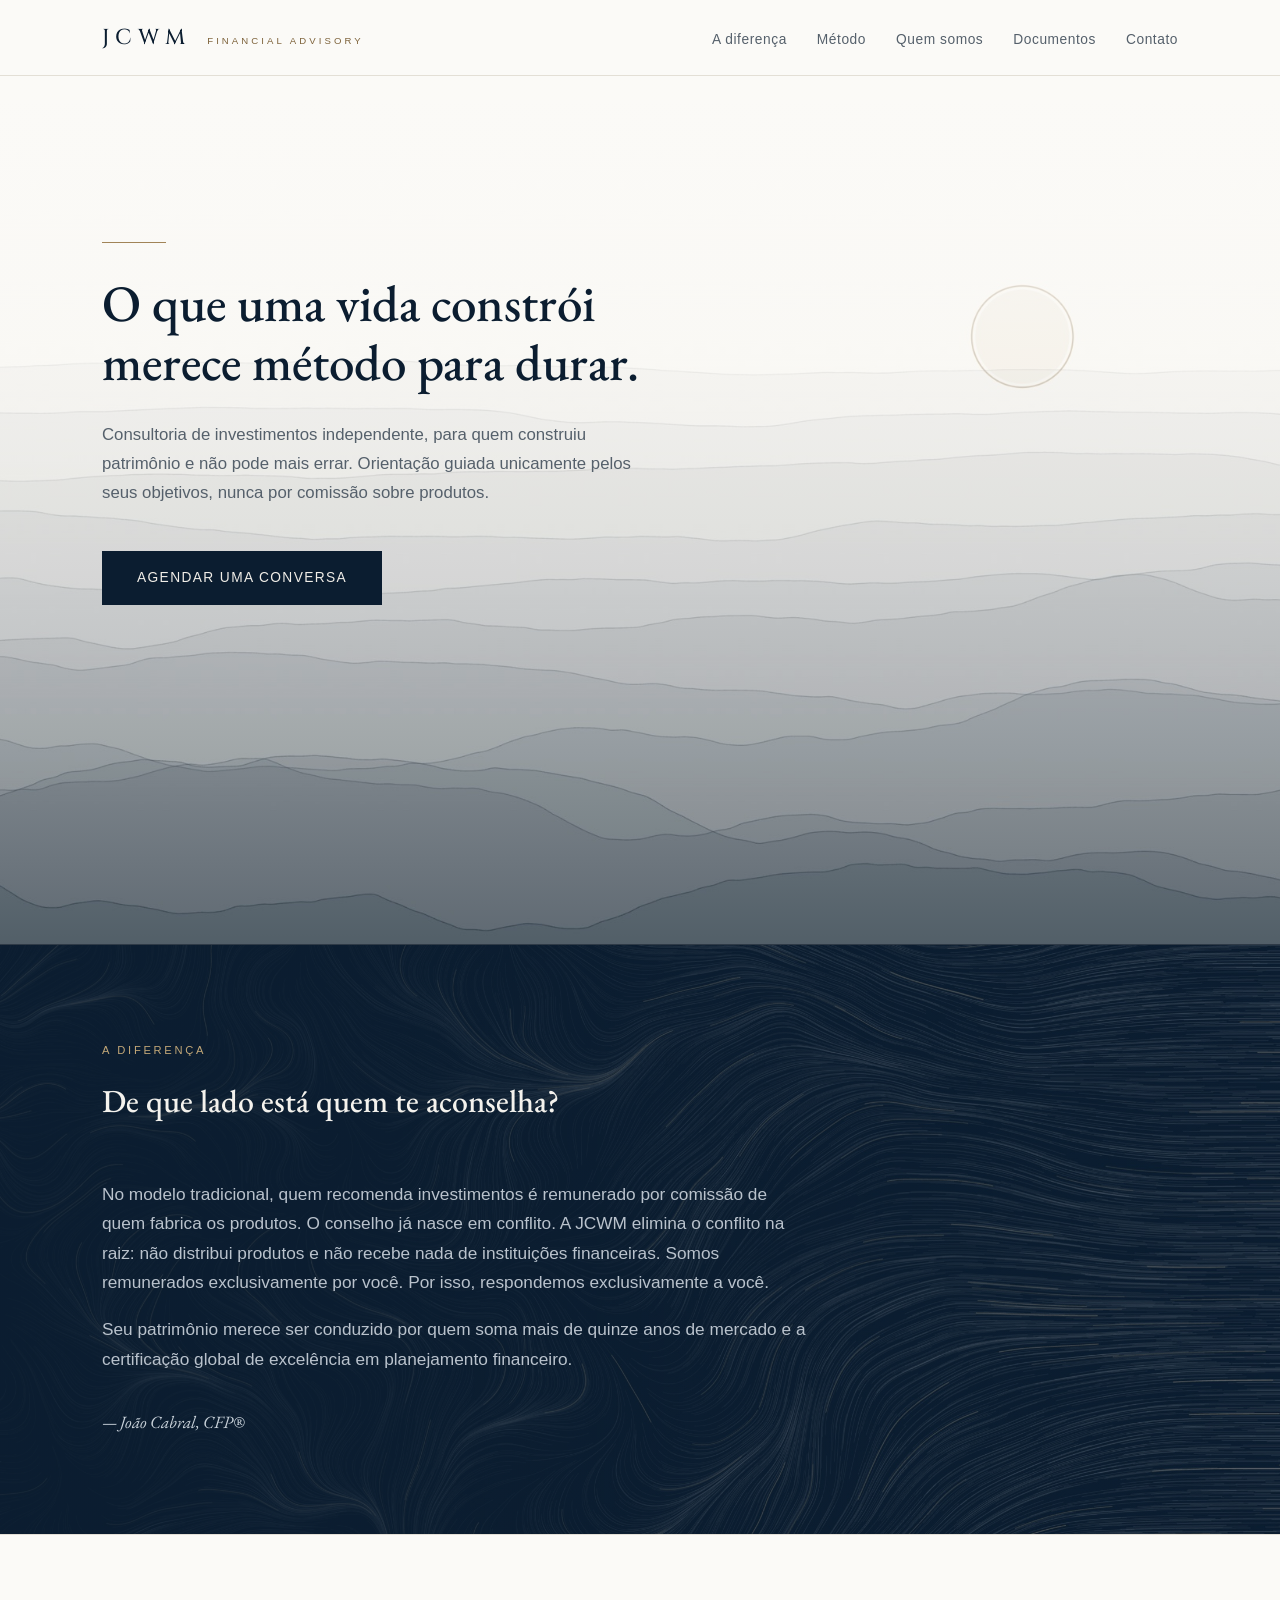
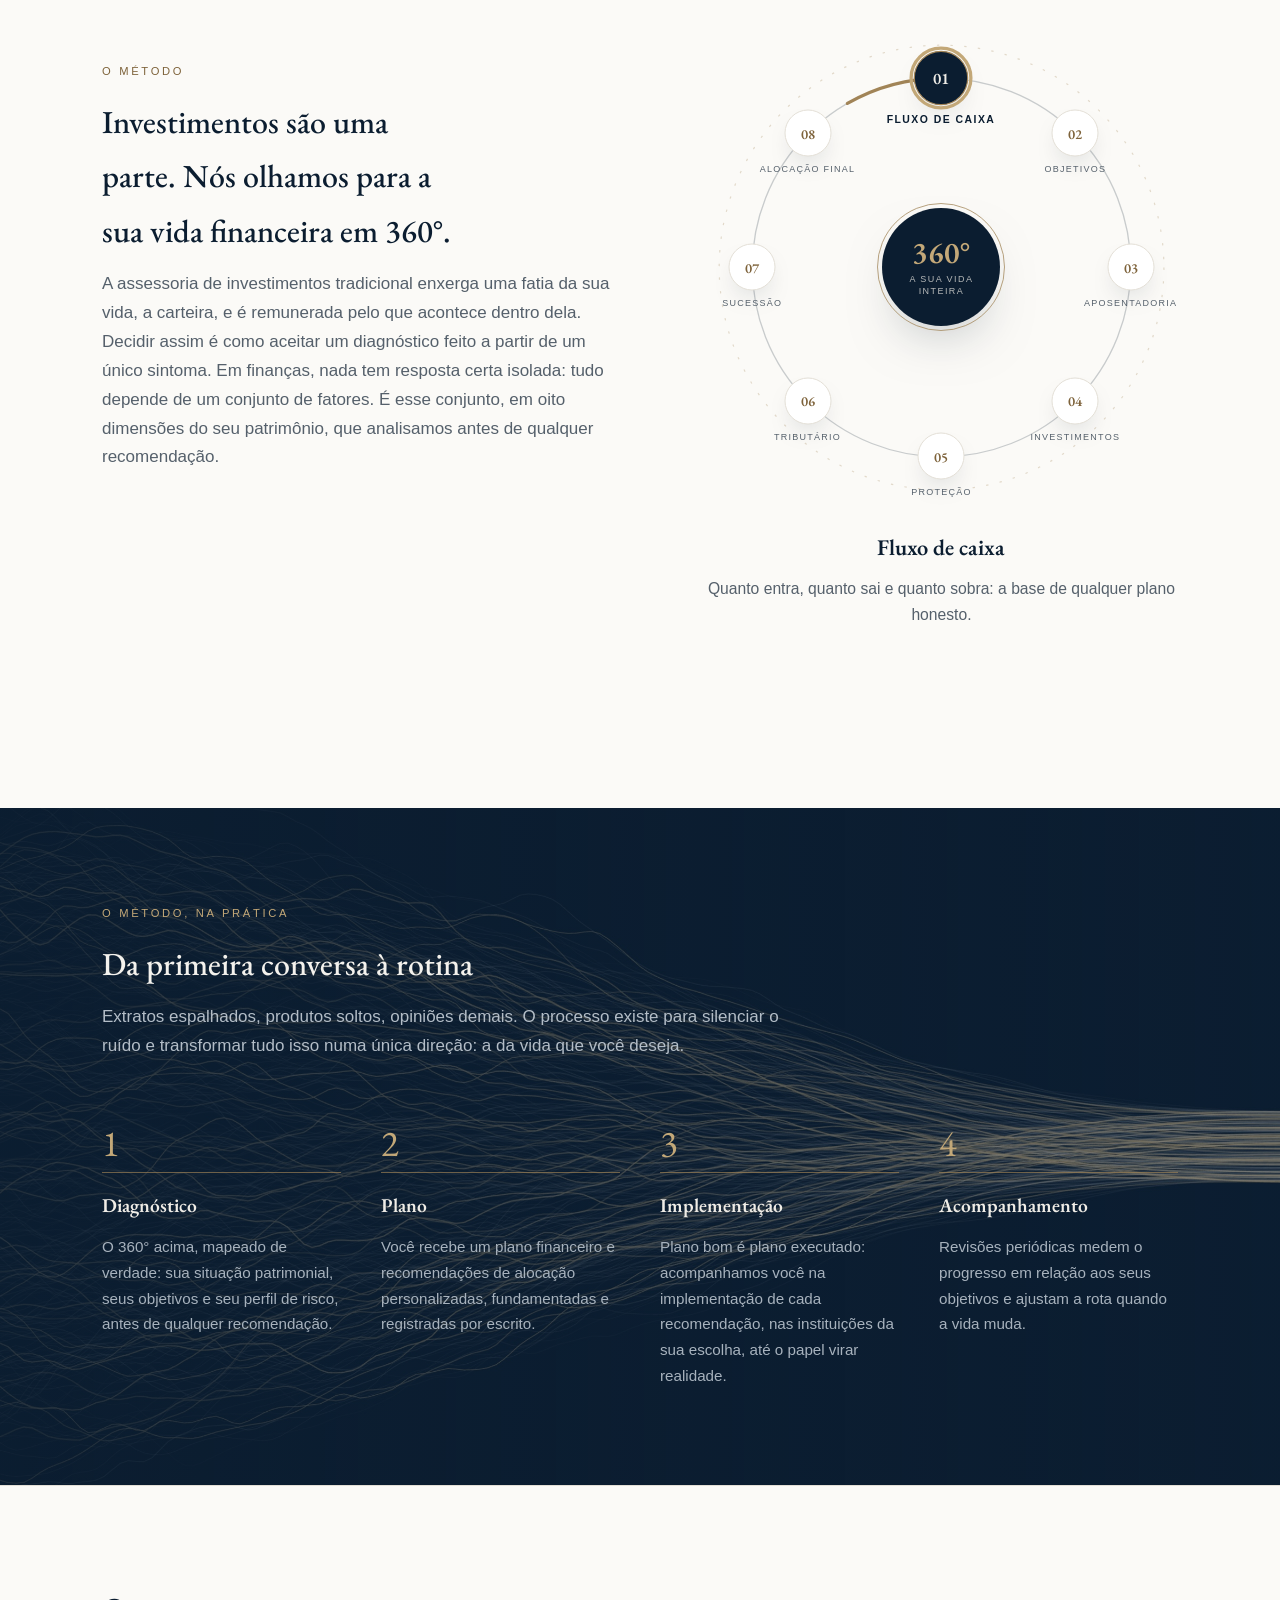
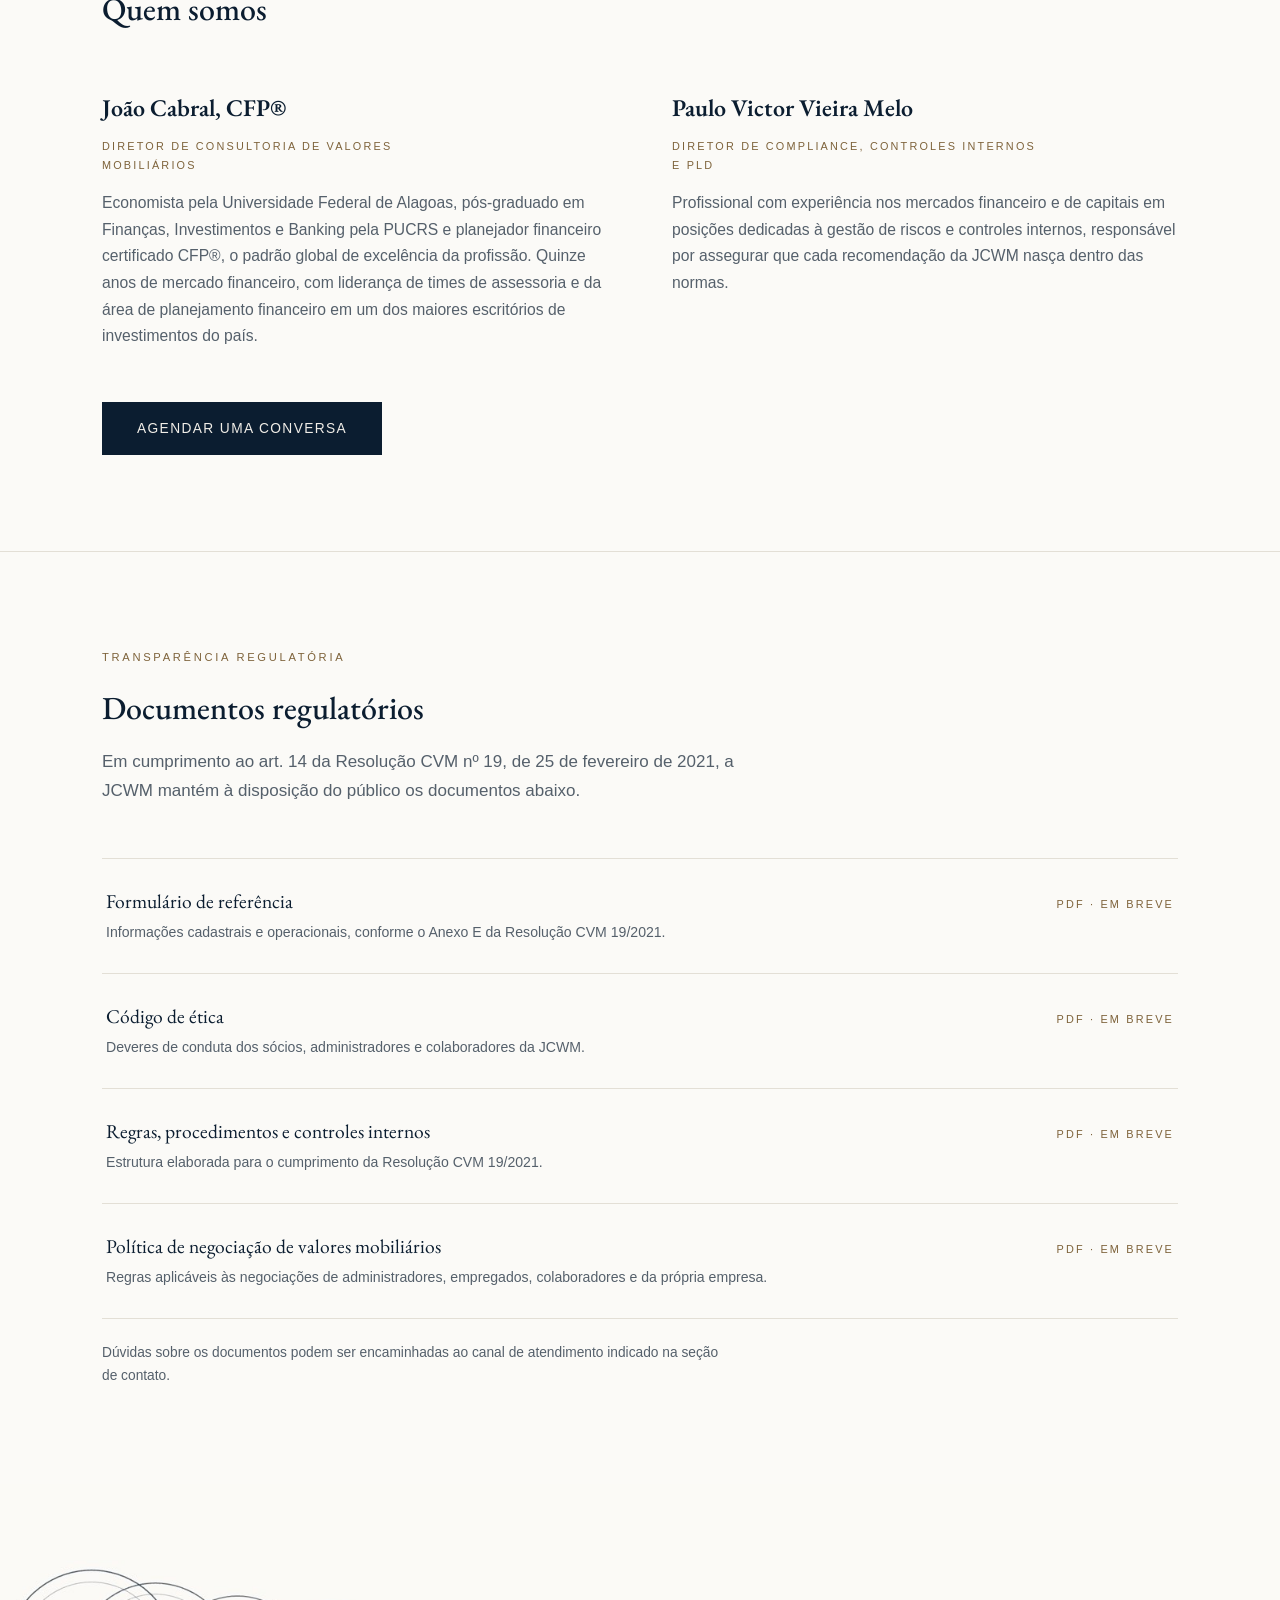
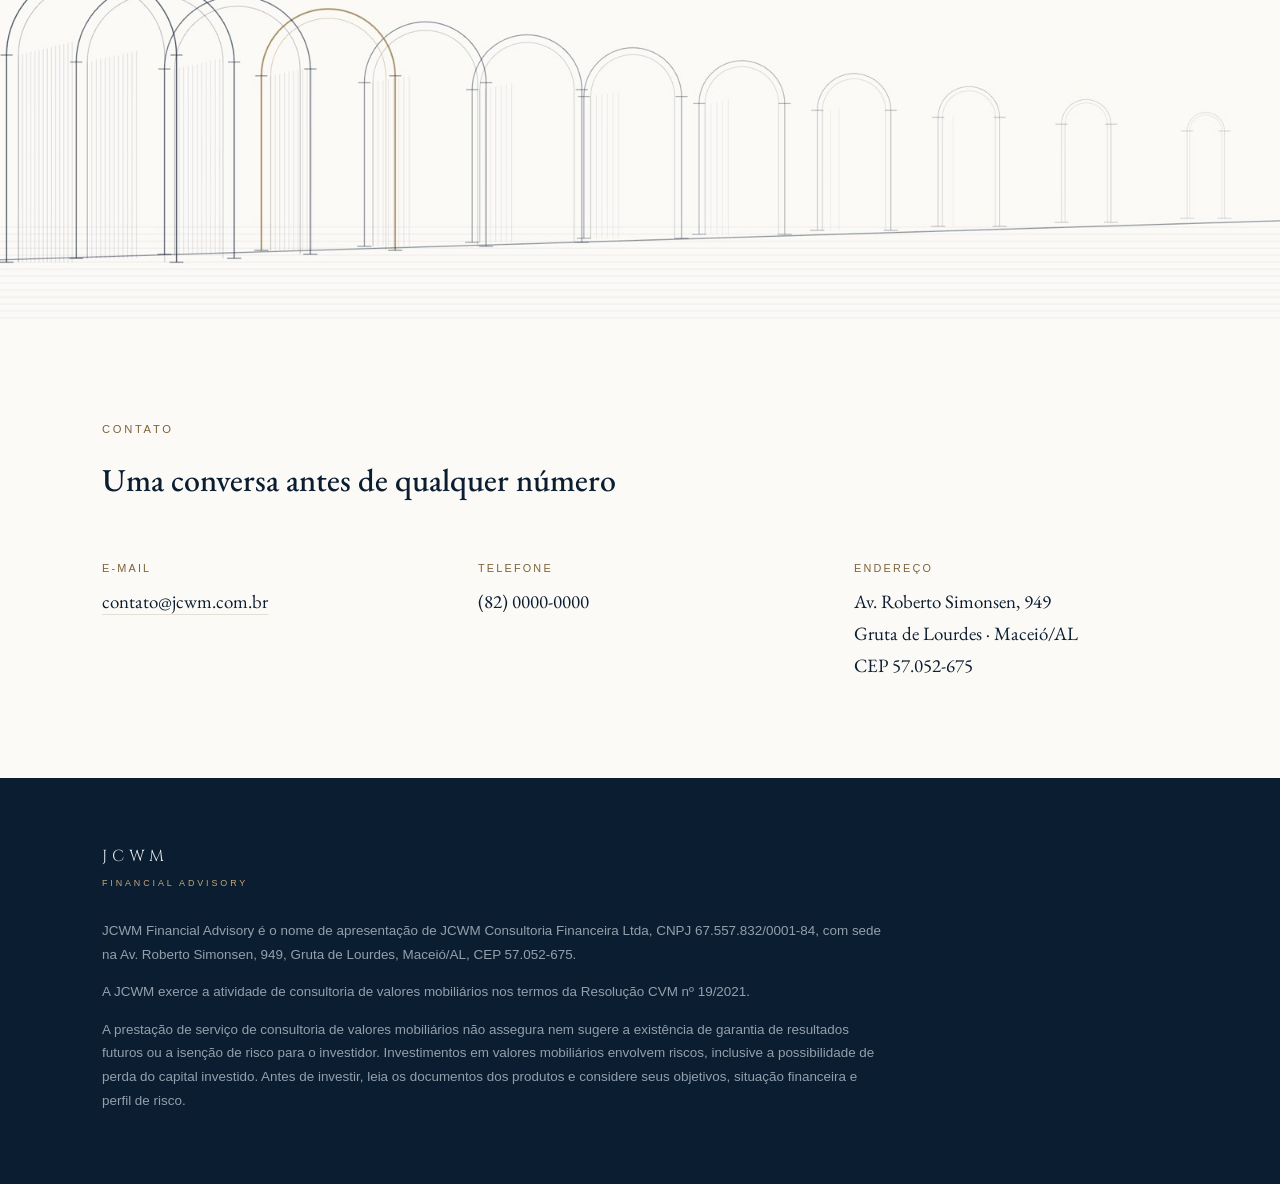
==== index.html @ 018bd10a "copy: remove travessoes da prosa (virgulas, dois-pontos, pontos); mantem so a assinatura Co-Authored" ====
<!doctype html>
<html lang="pt-BR">
<head>
<meta charset="utf-8">
<meta name="viewport" content="width=device-width, initial-scale=1">
<title>JCWM · Financial Advisory</title>
<meta name="description" content="JCWM Financial Advisory. Consultoria de valores mobiliários independente: planejamento financeiro e recomendações de investimento alinhadas exclusivamente aos interesses do cliente.">
<meta property="og:type" content="website">
<meta property="og:title" content="JCWM · Financial Advisory">
<meta property="og:description" content="Consultoria de valores mobiliários independente. O que uma vida constrói merece método para durar.">
<meta property="og:image" content="https://jcwm.com.br/obras/horizonte.jpg">
<link rel="preconnect" href="https://fonts.googleapis.com">
<link rel="preconnect" href="https://fonts.gstatic.com" crossorigin>
<link href="https://fonts.googleapis.com/css2?family=Cinzel:wght@400;500&family=EB+Garamond:ital,wght@0,400;0,500;0,600;1,400&display=swap" rel="stylesheet">
<link rel="icon" href="data:image/svg+xml,%3Csvg xmlns='http://www.w3.org/2000/svg' viewBox='0 0 64 64'%3E%3Crect width='64' height='64' fill='%230b1d30'/%3E%3Ctext x='32' y='42' font-family='Georgia,serif' font-size='26' fill='%23c3a878' text-anchor='middle' letter-spacing='1'%3EJC%3C/text%3E%3C/svg%3E">
</head>
<body>
<style>
/* Versão clara por decisão de design: cores fixas em qualquer tema. */
:root, :root[data-theme="dark"], :root[data-theme="light"] {
  --navy: #0b1d30; --navy-2: #12293f; --bronze: #a18457; --bronze-claro: #c3a878;
  --bronze-texto: #7e633b;
  --bg: #fbfaf7; --surface: #ffffff; --ink: #232a33; --mute: #55606b; --line: #e3dfd6;
  --caps: "Cinzel", Copperplate, "Copperplate Gothic Light", "Times New Roman", serif;
  --serif: "EB Garamond", "Iowan Old Style", Palatino, "Palatino Linotype", Georgia, serif;
  --sans: -apple-system, BlinkMacSystemFont, "Segoe UI", Helvetica, Arial, sans-serif;
}

* { box-sizing: border-box; margin: 0; }
html { scroll-behavior: smooth; }
body { background: var(--bg); color: var(--ink); font-family: var(--sans); font-size: 1.0625rem; line-height: 1.7; -webkit-font-smoothing: antialiased; }
.wrap { max-width: 1140px; margin: 0 auto; padding: 0 32px; }
::selection { background: var(--bronze); color: #fff; }
a { color: inherit; }
a:focus-visible { outline: 2px solid var(--bronze); outline-offset: 3px; }

.topbar { position: sticky; top: 0; z-index: 10; background: rgba(251,250,247,0.92); backdrop-filter: blur(8px); -webkit-backdrop-filter: blur(8px); border-bottom: 1px solid var(--line); }
.topbar .wrap { display: flex; align-items: baseline; justify-content: space-between; gap: 24px; padding-top: 20px; padding-bottom: 18px; flex-wrap: wrap; }
.wordmark { text-decoration: none; display: flex; align-items: baseline; gap: 16px; }
.wordmark .nome { font-family: var(--caps); font-weight: 500; font-size: 1.35rem; letter-spacing: 0.28em; color: var(--navy); }
.wordmark .descritor { font-size: 0.6rem; letter-spacing: 0.32em; text-transform: uppercase; color: var(--bronze-texto); }
.menu { display: flex; gap: 30px; font-size: 0.86rem; }
.menu a { text-decoration: none; color: var(--mute); letter-spacing: 0.04em; padding-bottom: 3px; background: linear-gradient(var(--bronze), var(--bronze)) no-repeat left bottom / 0 1px; transition: color 0.35s ease, background-size 0.35s ease; }
.menu a:hover { color: var(--navy); background-size: 100% 1px; }

.hero { padding: 140px 0 340px; background: linear-gradient(rgba(251,250,247,0.92), rgba(251,250,247,0.5) 45%, rgba(251,250,247,0)), url('obras/horizonte.jpg') center bottom / cover no-repeat, var(--bg); }
.hero .wrap { display: grid; grid-template-columns: minmax(0, 640px); gap: 64px; }
.hero .foto-hero { display: none; }
.hero .eyebrow { font-size: 0.7rem; letter-spacing: 0.26em; text-transform: uppercase; color: var(--bronze); }
.hero .filete { width: 64px; height: 1px; background: var(--bronze); margin: 26px 0 30px; transform-origin: left; }
.hero h1 { font-family: var(--serif); font-weight: 500; font-size: clamp(2.1rem, 4.6vw, 3.2rem); line-height: 1.16; color: var(--navy); text-wrap: balance; }
.hero .sub { margin-top: 30px; max-width: 33em; color: var(--mute); font-size: 1.05rem; }
.hero .acoes { margin-top: 44px; display: flex; align-items: center; gap: 30px; flex-wrap: wrap; }
.btn { display: inline-block; padding: 14px 34px; background: var(--navy); color: #f0ede7; text-decoration: none; font-size: 0.86rem; letter-spacing: 0.1em; text-transform: uppercase; border: 1px solid var(--navy); transition: background-color 0.35s ease, color 0.35s ease, border-color 0.35s ease; }
.btn:hover { background: transparent; color: var(--navy); border-color: var(--bronze); }
.link-quieto { font-size: 0.9rem; color: var(--mute); text-decoration: none; border-bottom: 1px solid rgba(161,132,87,0.5); padding-bottom: 2px; transition: color 0.35s ease, border-color 0.35s ease; }
.link-quieto:hover { color: var(--navy); border-color: var(--bronze); }

.foto-hero { margin: 0; height: 100%; }
.foto-hero img { display: block; width: 100%; height: 100%; min-height: 680px; object-fit: cover; }
.gravura { border: 0; background: transparent; padding: 0; }
.gravura svg { display: block; width: 100%; height: auto; color: var(--navy); }
.gravura figcaption { margin-top: 16px; font-size: 0.6rem; letter-spacing: 0.28em; text-transform: uppercase; color: var(--mute); text-align: center; }

.entra { opacity: 0; transform: translateY(16px); animation: suba 0.9s cubic-bezier(0.22,0.61,0.36,1) forwards; }
.entra-1 { animation-delay: 0.1s; }
.entra-2 { animation-delay: 0.25s; }
.entra-3 { animation-delay: 0.4s; }
.entra-4 { animation-delay: 0.6s; }
.entra-5 { animation-delay: 0.75s; }
.filete.entra { transform: scaleX(0); animation-name: trace; }
@keyframes suba { to { opacity: 1; transform: none; } }
@keyframes trace { to { opacity: 1; transform: scaleX(1); } }

section { padding: 96px 0; border-top: 1px solid var(--line); }
.hero { border-top: 0; }
.rotulo-secao { font-size: 0.7rem; letter-spacing: 0.24em; text-transform: uppercase; color: var(--bronze-texto); margin-bottom: 14px; }
.titulo-secao { font-family: var(--serif); font-weight: 500; font-size: 2rem; color: var(--navy); text-wrap: balance; }
.section-head { margin-bottom: 52px; }
.section-head .apoio { margin-top: 12px; color: var(--mute); max-width: 40em; }
.prosa { max-width: 41em; font-size: 1.08rem; }
.colunas { display: grid; grid-template-columns: repeat(auto-fit, minmax(250px, 1fr)); gap: 44px 52px; margin-top: 56px; }
.colunas h3 { font-family: var(--serif); font-weight: 600; font-size: 1.22rem; color: var(--navy); padding-top: 16px; border-top: 1px solid var(--bronze); }
.colunas p { margin-top: 12px; font-size: 0.95rem; color: var(--mute); }

.sobre-grid { display: grid; grid-template-columns: 1.1fr 0.9fr; gap: 72px; align-items: start; }
.foto-quadro { border: 0; background: transparent; padding: 0; }
.foto-quadro img { display: block; width: 100%; height: auto; }
.foto-quadro figcaption { margin-top: 12px; font-size: 0.6rem; letter-spacing: 0.28em; text-transform: uppercase; color: var(--mute); text-align: center; }
.banda { margin: 0; }
.banda img { display: block; width: 100%; height: clamp(260px, 38vw, 440px); object-fit: cover; }
.banda figcaption { max-width: 1140px; margin: 0 auto; padding: 12px 32px 0; font-size: 0.6rem; letter-spacing: 0.28em; text-transform: uppercase; color: var(--mute); text-align: right; }
@media (max-width: 900px) { .sobre-grid { grid-template-columns: 1fr; gap: 48px; } .sobre-grid .foto-quadro { max-width: 440px; } }

.socios { display: grid; grid-template-columns: repeat(auto-fit, minmax(300px, 1fr)); gap: 48px 64px; } .socio h3 { font-family: var(--serif); font-weight: 600; font-size: 1.5rem; color: var(--navy); } .socio .cargo-socio { font-size: 0.68rem; letter-spacing: 0.2em; text-transform: uppercase; color: var(--bronze-texto); margin: 8px 0 16px; } .socio p { color: var(--mute); font-size: 0.98rem; max-width: 34em; }
/* Seção sobre fundo navy (dobra escura) */
.secao-navy { background: var(--navy); border-top: 0; }
.secao-navy .titulo-secao { color: #f4f2ed; }
.secao-navy .rotulo-secao { color: var(--bronze-claro); }
.secao-navy .prosa { color: #b9c2cc; }
.secao-navy .colunas h3 { color: #f0ede7; }
.secao-navy .colunas p { color: #9aa6b1; }

.interludio { background: var(--navy); color: #e8e9ea; padding: 96px 0; border-top: 0; position: relative; overflow: hidden; }
.interludio .ondas { position: absolute; left: 0; right: 0; bottom: -8px; width: 100%; height: auto; color: var(--bronze); opacity: 0.35; pointer-events: none; }
.interludio .wrap { position: relative; text-align: center; }
.interludio .rotulo-secao { color: var(--bronze-claro); margin-bottom: 22px; }
.interludio blockquote { font-family: var(--serif); font-weight: 500; font-size: clamp(1.4rem, 3vw, 1.9rem); line-height: 1.35; color: #f4f2ed; max-width: 26em; margin: 0 auto; text-wrap: balance; }

.docs { border-top: 1px solid var(--line); }
.doc { display: flex; justify-content: space-between; align-items: baseline; gap: 28px; padding: 26px 4px; border-bottom: 1px solid var(--line); text-decoration: none; flex-wrap: wrap; transition: padding-left 0.35s ease; }
.doc:hover { padding-left: 14px; }
.doc .titulo { font-family: var(--serif); font-size: 1.22rem; color: var(--navy); transition: color 0.35s ease; }
.doc:hover .titulo { color: var(--bronze); }
.doc .nota { font-size: 0.88rem; color: var(--mute); max-width: 44em; }
.doc .formato { font-size: 0.68rem; letter-spacing: 0.2em; text-transform: uppercase; color: var(--bronze-texto); white-space: nowrap; }
.base-legal { margin-top: 22px; font-size: 0.86rem; color: var(--mute); max-width: 46em; }

.contato-grid { display: grid; grid-template-columns: repeat(auto-fit, minmax(230px, 1fr)); gap: 36px 52px; }
.contato-grid .rotulo { font-size: 0.68rem; letter-spacing: 0.2em; text-transform: uppercase; color: var(--bronze-texto); margin-bottom: 8px; }
.contato-grid .valor { font-family: var(--serif); font-size: 1.18rem; color: var(--navy); }
.contato-grid .valor a { text-decoration: none; border-bottom: 1px solid var(--line); transition: border-color 0.35s ease; }
.contato-grid .valor a:hover { border-color: var(--bronze); }

footer { background: var(--navy); color: #93a0ac; padding: 64px 0 72px; font-size: 0.84rem; line-height: 1.75; }
footer .assinatura-rodape { font-family: var(--caps); font-size: 1rem; letter-spacing: 0.3em; color: #dfe3e7; margin-bottom: 28px; }
footer .assinatura-rodape small { display: block; font-family: var(--sans); font-size: 0.56rem; letter-spacing: 0.32em; color: var(--bronze-claro); margin-top: 6px; text-transform: uppercase; }
footer .legal { max-width: 58em; display: grid; gap: 14px; }

.reveal { opacity: 0; transform: translateY(18px); transition: opacity 0.8s cubic-bezier(0.22,0.61,0.36,1), transform 0.8s cubic-bezier(0.22,0.61,0.36,1); transition-delay: var(--d, 0s); }
.reveal.visivel { opacity: 1; transform: none; }

@media (prefers-reduced-motion: reduce) {
  html { scroll-behavior: auto; }
  .entra, .filete.entra { animation: none; opacity: 1; transform: none; }
  .reveal { opacity: 1; transform: none; transition: none; }
  .doc, .doc .titulo, .btn, .menu a { transition: none; }
}
@media (max-width: 900px) {
  .hero .wrap { grid-template-columns: 1fr; gap: 56px; }
  .foto-hero img { height: 340px; min-height: 0; }
  .hero .gravura { max-width: 420px; }
}
.foto-hero img { object-position: center top; }
.obra-credito { margin-top: 12px; font-size: 0.6rem; letter-spacing: 0.28em; text-transform: uppercase; color: var(--mute); text-align: center; }
.secao-navy--meridianos { background: linear-gradient(90deg, rgba(11,29,48,0.82) 30%, rgba(11,29,48,0.35)), url('obras/ruido-a-clareza.jpg') center / cover no-repeat, var(--navy); }
.interludio--confluencia { background: linear-gradient(rgba(11,29,48,0.55), rgba(11,29,48,0.55)), url('obras/confluencia.jpg') center / cover no-repeat, var(--navy); }
.quadro-navy { margin: 0; background: #fbfaf7; padding: 18px; box-shadow: 0 24px 60px -20px rgba(0,0,0,0.55); }
.quadro-navy img { display: block; width: 100%; height: auto; }
.quadro-navy figcaption { padding-top: 14px; font-size: 0.6rem; letter-spacing: 0.28em; text-transform: uppercase; color: var(--bronze-texto); text-align: center; }
@media (max-width: 640px) {
  .hero { padding: 68px 0 64px; }
  section { padding: 64px 0; }
  .interludio { padding: 72px 0; }
  .menu { gap: 18px; font-size: 0.8rem; }
  .wrap { padding: 0 22px; }
}
.selo { margin-top: 20px; font-size: 0.8rem; letter-spacing: 0.06em; color: var(--bronze-texto); }
.assinatura-virada { margin-top: 34px; font-family: var(--serif); font-style: italic; font-size: 1.08rem; color: #c9d2da; }
.passos .n { font-family: var(--serif); font-size: 2.3rem; line-height: 1; color: var(--bronze); margin-bottom: 10px; }
/* ===== Método: roda 360° ===== */
.metodo-grid { display: grid; grid-template-columns: 1.05fr 0.95fr; grid-template-rows: auto auto; column-gap: 80px; row-gap: 0; align-items: center; margin: 0 0 64px; }
.metodo-grid .section-head { grid-column: 1; grid-row: 1; margin-bottom: 0; }
.giro-col { grid-column: 2; grid-row: 1; }
.painel-col { grid-column: 2; grid-row: 2; }
.painel-dim { min-height: 120px; text-align: center; max-width: 30em; margin: 24px auto 0; animation: jpainel 0.45s cubic-bezier(0.22,0.8,0.3,1); }
.painel-dim h3 { font-family: var(--serif); font-weight: 600; font-size: 1.4rem; color: var(--navy); margin: 4px 0 10px; }
.painel-dim p:last-child { color: var(--mute); font-size: 0.98rem; }
@keyframes jpainel { from { opacity: 0; transform: translateY(10px); } to { opacity: 1; transform: none; } }
.pills { display: none; }
.giro-sel { position: relative; aspect-ratio: 1; width: 100%; max-width: 480px; margin: 0 auto; }
.giro-fundo { position: absolute; inset: 0; width: 100%; height: 100%; }
.orbita { animation: jgira 80s linear infinite; transform-origin: 50% 50%; transform-box: view-box; }
@keyframes jgira { to { transform: rotate(360deg); } }
.cometa { transition: transform 0.8s cubic-bezier(0.4,0,0.2,1); transform-box: view-box; transform-origin: center; }
.nucleo360 { position: absolute; left: 50%; top: 50%; translate: -50% -50%; width: 118px; height: 118px; border-radius: 9999px; background: var(--navy); display: flex; flex-direction: column; align-items: center; justify-content: center; text-align: center; box-shadow: 0 24px 60px -30px rgba(11,29,48,0.55); animation: jrespira 4.5s ease-in-out infinite; }
.nucleo360::before { content: ""; position: absolute; inset: -5px; border-radius: 9999px; border: 1px solid var(--bronze); opacity: 0.75; }
.n360 { font-family: var(--serif); font-size: 1.9rem; font-weight: 600; color: var(--bronze-claro); line-height: 1; }
.n360-sub { margin-top: 5px; font-size: 9px; letter-spacing: 0.16em; text-transform: uppercase; color: rgba(240,237,231,0.75); line-height: 1.35; }
@keyframes jrespira { 0%,100% { box-shadow: 0 24px 60px -30px rgba(11,29,48,0.55), 0 0 0 0 rgba(161,132,87,0.28); } 50% { box-shadow: 0 24px 60px -30px rgba(11,29,48,0.55), 0 0 0 14px rgba(161,132,87,0); } }
.orb { position: absolute; translate: -50% -50%; width: 47px; height: 47px; border-radius: 9999px; background: var(--surface); border: 1px solid var(--line); box-shadow: 0 12px 28px -14px rgba(11,29,48,0.4); cursor: pointer; display: flex; align-items: center; justify-content: center; transition: border-color 0.35s ease, scale 0.35s ease, background-color 0.35s ease; padding: 0; }
.orb-num { font-family: var(--serif); font-size: 14px; font-weight: 600; color: var(--bronze-texto); transition: color 0.35s ease; }
.orb-rotulo { position: absolute; top: calc(100% + 8px); left: 50%; translate: -50% 0; font-size: 9px; letter-spacing: 0.14em; text-transform: uppercase; color: var(--mute); white-space: nowrap; pointer-events: none; transition: color 0.35s ease; }
.orb:hover { border-color: var(--bronze); scale: 1.08; }
.orb.ativo { background: var(--navy); border-color: var(--bronze); scale: 1.16; }
.orb.ativo .orb-num { color: #f0ede7; }
.orb.ativo .orb-rotulo { color: var(--navy); font-weight: 600; }
.orb .cont { position: absolute; inset: -5px; width: calc(100% + 10px); height: calc(100% + 10px); rotate: -90deg; opacity: 0; pointer-events: none; transition: opacity 0.3s ease; }
.orb .cont circle { fill: none; stroke: var(--bronze-claro); stroke-width: 2.5; stroke-linecap: round; stroke-dasharray: 141.4; stroke-dashoffset: 141.4; }
.giro-sel.auto .orb.ativo .cont { opacity: 1; }
.giro-sel.auto .orb.ativo .cont circle { animation: jcount 5s linear forwards; }
@keyframes jcount { to { stroke-dashoffset: 0; } }
@media (max-width: 900px) {
  .metodo-grid { grid-template-columns: 1fr; row-gap: 28px; margin-bottom: 48px; }
  .metodo-grid .section-head, .painel-col { grid-column: 1; }
  .painel-col { grid-row: 2; }
  .giro-col { display: none; }
  .pills { display: flex; flex-wrap: wrap; gap: 8px; margin-bottom: 26px; }
  .pill { border: 1px solid var(--line); background: var(--surface); padding: 7px 12px; font-size: 0.75rem; font-family: var(--sans); color: var(--mute); cursor: pointer; }
  .pill.ativo { background: var(--navy); color: #f0ede7; border-color: var(--navy); }
}
@media (prefers-reduced-motion: reduce) {
  .orbita, .nucleo360, .nucleo360::before { animation: none; }
  .painel-dim { animation: none; }
}
/* ===== Processo (Confluência: caos à esquerda -> ordem à direita) ===== */
.processo { background: linear-gradient(90deg, rgba(11,29,48,0.80) 0%, rgba(11,29,48,0.55) 55%, rgba(11,29,48,0.35) 100%), url('obras/confluencia.jpg') center / cover no-repeat, var(--navy); border-top: 0; }
.processo .rotulo-secao { color: var(--bronze-claro); }
.processo .titulo-secao { color: #f4f2ed; }
.processo .apoio { color: #b3bdc7; }
.processo .colunas h3 { color: #f0ede7; border-top-color: rgba(161,132,87,0.65); }
.processo .colunas p { color: #a7b2bd; }
.processo .passos .n { color: var(--bronze-claro); }
.processo .passos { grid-template-columns: repeat(4, 1fr); gap: 44px 40px; }
@media (max-width: 1020px) { .processo .passos { grid-template-columns: repeat(2, 1fr); } }
@media (max-width: 560px) { .processo .passos { grid-template-columns: 1fr; } }
div.doc { cursor: default; }
div.doc:hover { padding-left: 4px; }
</style>

<header class="topbar">
  <div class="wrap">
    <a class="wordmark" href="#">
      <span class="nome">JCWM</span>
      <span class="descritor">Financial Advisory</span>
    </a>
    <nav class="menu" aria-label="Navegação principal">
      <a href="#sobre">A diferença</a>
      <a href="#metodo">Método</a>
      <a href="#quem-somos">Quem somos</a>
      <a href="#documentos">Documentos</a>
      <a href="#contato">Contato</a>
    </nav>
  </div>
</header>

<main>
  <section class="hero" id="inicio">
    <div class="wrap">
      <div>
        <div class="filete entra entra-2" aria-hidden="true"></div>
        <h1 class="entra entra-2">O que uma vida constrói merece método para durar.</h1>
        <p class="sub entra entra-3">Consultoria de investimentos independente,
        para quem construiu patrimônio e não pode mais errar. Orientação guiada
        unicamente pelos seus objetivos, nunca por comissão sobre produtos.</p>
        <p class="acoes entra entra-4">
          <a class="btn" href="#contato">Agendar uma conversa</a><!-- TODO: quando existir e-mail/WhatsApp/Calendly reais, apontar o CTA direto pro canal -->
        </p>
      </div>
    </div>
  </section>

  <section id="sobre" class="secao-navy secao-navy--meridianos">
    <div class="wrap">
      <div class="section-head reveal">
        <p class="rotulo-secao">A diferença</p>
        <h2 class="titulo-secao">De que lado está quem te aconselha?</h2>
      </div>
      <p class="prosa reveal">No modelo tradicional, quem recomenda investimentos é
      remunerado por comissão de quem fabrica os produtos. O conselho já nasce
      em conflito. A JCWM elimina o conflito na raiz: não distribui produtos e não
      recebe nada de instituições financeiras. Somos remunerados exclusivamente por
      você. Por isso, respondemos exclusivamente a você.</p>
      <p class="prosa reveal" style="margin-top:18px">Seu patrimônio merece ser conduzido
      por quem soma mais de quinze anos de mercado e a certificação global de
      excelência em planejamento financeiro.</p>
      <p class="assinatura-virada reveal">— João Cabral, CFP®</p>
    </div>
  </section>

  

  

  

  <section id="metodo">
    <div class="wrap">
      <div class="metodo-grid">
        <div class="section-head reveal">
          <p class="rotulo-secao">O método</p>
          <h2 class="titulo-secao">Investimentos são uma parte. Nós olhamos para a sua vida financeira em 360°.</h2>
          <p class="apoio">A assessoria de investimentos tradicional enxerga uma fatia da sua
          vida, a carteira, e é remunerada pelo que acontece dentro dela. Decidir assim
          é como aceitar um diagnóstico feito a partir de um único sintoma. Em finanças,
          nada tem resposta certa isolada: tudo depende de um conjunto de fatores. É esse
          conjunto, em oito dimensões do seu patrimônio, que analisamos antes de
          qualquer recomendação.</p>
        </div>
        <div class="giro-col reveal">
          <div class="giro-sel" aria-hidden="false">
            <svg viewBox="0 0 100 100" class="giro-fundo" aria-hidden="true">
              <g class="orbita"><circle cx="50" cy="50" r="47" fill="none" stroke="#a18457" stroke-width="0.25" stroke-opacity="0.28" stroke-dasharray="0.5 2.4"/></g>
              <circle cx="50" cy="50" r="40" fill="none" stroke="#55606b" stroke-width="0.28" stroke-opacity="0.3"/>
              <g class="cometa"><circle cx="50" cy="50" r="40" fill="none" stroke="#a18457" stroke-width="0.7" stroke-linecap="round" stroke-dasharray="20.9 230.4" stroke-dashoffset="20.9" transform="rotate(-90 50 50)"/></g>
            </svg>
            <div class="nucleo360"><span class="n360">360°</span><span class="n360-sub">a sua vida<br>inteira</span></div>
            <button type="button" data-no="0" class="orb" style="left:50.0%;top:10.0%" aria-label="Fluxo de caixa">
              <svg class="cont" viewBox="0 0 48 48" aria-hidden="true"><circle cx="24" cy="24" r="22.5"/></svg>
              <span class="orb-num">01</span>
              <span class="orb-rotulo">Fluxo de caixa</span>
            </button>
            <button type="button" data-no="1" class="orb" style="left:78.3%;top:21.7%" aria-label="Objetivos de vida">
              <svg class="cont" viewBox="0 0 48 48" aria-hidden="true"><circle cx="24" cy="24" r="22.5"/></svg>
              <span class="orb-num">02</span>
              <span class="orb-rotulo">Objetivos</span>
            </button>
            <button type="button" data-no="2" class="orb" style="left:90.0%;top:50.0%" aria-label="Aposentadoria">
              <svg class="cont" viewBox="0 0 48 48" aria-hidden="true"><circle cx="24" cy="24" r="22.5"/></svg>
              <span class="orb-num">03</span>
              <span class="orb-rotulo">Aposentadoria</span>
            </button>
            <button type="button" data-no="3" class="orb" style="left:78.3%;top:78.3%" aria-label="Investimentos">
              <svg class="cont" viewBox="0 0 48 48" aria-hidden="true"><circle cx="24" cy="24" r="22.5"/></svg>
              <span class="orb-num">04</span>
              <span class="orb-rotulo">Investimentos</span>
            </button>
            <button type="button" data-no="4" class="orb" style="left:50.0%;top:90.0%" aria-label="Proteção">
              <svg class="cont" viewBox="0 0 48 48" aria-hidden="true"><circle cx="24" cy="24" r="22.5"/></svg>
              <span class="orb-num">05</span>
              <span class="orb-rotulo">Proteção</span>
            </button>
            <button type="button" data-no="5" class="orb" style="left:21.7%;top:78.3%" aria-label="Tributário">
              <svg class="cont" viewBox="0 0 48 48" aria-hidden="true"><circle cx="24" cy="24" r="22.5"/></svg>
              <span class="orb-num">06</span>
              <span class="orb-rotulo">Tributário</span>
            </button>
            <button type="button" data-no="6" class="orb" style="left:10.0%;top:50.0%" aria-label="Sucessão">
              <svg class="cont" viewBox="0 0 48 48" aria-hidden="true"><circle cx="24" cy="24" r="22.5"/></svg>
              <span class="orb-num">07</span>
              <span class="orb-rotulo">Sucessão</span>
            </button>
            <button type="button" data-no="7" class="orb" style="left:21.7%;top:21.7%" aria-label="Alocação final">
              <svg class="cont" viewBox="0 0 48 48" aria-hidden="true"><circle cx="24" cy="24" r="22.5"/></svg>
              <span class="orb-num">08</span>
              <span class="orb-rotulo">Alocação final</span>
            </button>
          </div>
        </div>
        <div class="painel-col reveal">
          <div class="pills">
            <button type="button" data-no="0" class="pill">01 · Fluxo de caixa</button>
            <button type="button" data-no="1" class="pill">02 · Objetivos de vida</button>
            <button type="button" data-no="2" class="pill">03 · Aposentadoria</button>
            <button type="button" data-no="3" class="pill">04 · Investimentos</button>
            <button type="button" data-no="4" class="pill">05 · Proteção</button>
            <button type="button" data-no="5" class="pill">06 · Tributário</button>
            <button type="button" data-no="6" class="pill">07 · Sucessão</button>
            <button type="button" data-no="7" class="pill">08 · Alocação final</button>
          </div>
          <div data-painel="0" class="painel-dim">
            <h3>Fluxo de caixa</h3>
            <p>Quanto entra, quanto sai e quanto sobra: a base de qualquer plano honesto.</p>
          </div>
          <div data-painel="1" style="display:none" class="painel-dim">
            <h3>Objetivos de vida</h3>
            <p>Aposentadoria, imóveis, educação dos filhos: cada objetivo com prazo, valor e ritmo de poupança.</p>
          </div>
          <div data-painel="2" style="display:none" class="painel-dim">
            <h3>Aposentadoria</h3>
            <p>O número que sustenta seu padrão de vida sem depender de ninguém, e o caminho até ele.</p>
          </div>
          <div data-painel="3" style="display:none" class="painel-dim">
            <h3>Investimentos</h3>
            <p>A carteira a serviço do plano, não o contrário: alocação guiada pelo objetivo, nunca pelo produto do mês.</p>
          </div>
          <div data-painel="4" style="display:none" class="painel-dim">
            <h3>Proteção</h3>
            <p>Seguros e reservas dimensionados para o que sua família precisa: nem desprotegido, nem pagando demais.</p>
          </div>
          <div data-painel="5" style="display:none" class="painel-dim">
            <h3>Tributário</h3>
            <p>Cada decisão considerando o imposto, porque o retorno que importa é o líquido.</p>
          </div>
          <div data-painel="6" style="display:none" class="painel-dim">
            <h3>Sucessão</h3>
            <p>O patrimônio chegando a quem você ama sem atrito e sem custo desnecessário.</p>
          </div>
          <div data-painel="7" style="display:none" class="painel-dim">
            <h3>Alocação final</h3>
            <p>Tudo convergindo em recomendações claras, por escrito, com os porquês de cada escolha.</p>
          </div>
        </div>
      </div>
      </div>
    </div>
  </section>

  <section class="processo" aria-label="Da primeira conversa à rotina">
    <div class="wrap">
      <div class="section-head reveal">
        <p class="rotulo-secao">O método, na prática</p>
        <h2 class="titulo-secao">Da primeira conversa à rotina</h2>
        <p class="apoio">Extratos espalhados, produtos soltos, opiniões demais. O processo
        existe para silenciar o ruído e transformar tudo isso numa única direção:
        a da vida que você deseja.</p>
      </div>
      <div class="colunas passos reveal" style="margin-top:0">
        <div>
          <p class="n">1</p>
          <h3>Diagnóstico</h3>
          <p>O 360° acima, mapeado de verdade: sua situação patrimonial, seus objetivos
          e seu perfil de risco, antes de qualquer recomendação.</p>
        </div>
        <div>
          <p class="n">2</p>
          <h3>Plano</h3>
          <p>Você recebe um plano financeiro e recomendações de alocação personalizadas,
          fundamentadas e registradas por escrito.</p>
        </div>
        <div>
          <p class="n">3</p>
          <h3>Implementação</h3>
          <p>Plano bom é plano executado: acompanhamos você na implementação de cada
          recomendação, nas instituições da sua escolha, até o papel virar realidade.</p>
        </div>
        <div>
          <p class="n">4</p>
          <h3>Acompanhamento</h3>
          <p>Revisões periódicas medem o progresso em relação aos seus objetivos e
          ajustam a rota quando a vida muda.</p>
        </div>
      </div>
    </div>
  </section>

  <section id="quem-somos">
    <div class="wrap">
      <div class="section-head reveal">
        <h2 class="titulo-secao">Quem somos</h2>
      </div>
      <div class="socios">
        <div class="socio reveal" style="--d:0s">
          <!-- TODO v2: foto profissional do João -->
          <h3>João Cabral, CFP®</h3>
          <p class="cargo-socio">Diretor de Consultoria de Valores Mobiliários</p>
          <p>Economista pela Universidade Federal de Alagoas, pós-graduado em
          Finanças, Investimentos e Banking pela PUCRS e planejador financeiro
          certificado CFP®, o padrão global de excelência da profissão. Quinze
          anos de mercado financeiro, com liderança de times de assessoria e da
          área de planejamento financeiro em um dos maiores escritórios de
          investimentos do país.</p>
        </div>
        <div class="socio reveal" style="--d:0.12s">
          <!-- TODO v2: foto profissional do Paulo -->
          <h3>Paulo Victor Vieira Melo</h3>
          <p class="cargo-socio">Diretor de Compliance, Controles Internos e PLD</p>
          <p>Profissional com experiência nos mercados financeiro e de capitais em
          posições dedicadas à gestão de riscos e controles internos, responsável
          por assegurar que cada recomendação da JCWM nasça dentro das normas.</p>
          <!-- TODO: completar bio com os dados que o Paulo enviar -->
        </div>
      </div>
      <p class="reveal" style="margin-top:52px"><a class="btn" href="#contato">Agendar uma conversa</a></p>
    </div>
  </section>

  <section id="documentos">
    <div class="wrap">
      <div class="section-head reveal">
        <p class="rotulo-secao">Transparência regulatória</p>
        <h2 class="titulo-secao">Documentos regulatórios</h2>
        <p class="apoio">Em cumprimento ao art. 14 da Resolução CVM nº 19, de 25 de
        fevereiro de 2021, a JCWM mantém à disposição do público os documentos abaixo.</p>
      </div>
      <div class="docs">
        <div class="doc reveal" style="--d:0s">
          <span>
            <span class="titulo">Formulário de referência</span><br>
            <span class="nota">Informações cadastrais e operacionais, conforme o Anexo E da Resolução CVM 19/2021.</span>
          </span>
          <span class="formato">PDF · em breve</span>
        </div>
        <div class="doc reveal" style="--d:0.08s">
          <span>
            <span class="titulo">Código de ética</span><br>
            <span class="nota">Deveres de conduta dos sócios, administradores e colaboradores da JCWM.</span>
          </span>
          <span class="formato">PDF · em breve</span>
        </div>
        <div class="doc reveal" style="--d:0.16s">
          <span>
            <span class="titulo">Regras, procedimentos e controles internos</span><br>
            <span class="nota">Estrutura elaborada para o cumprimento da Resolução CVM 19/2021.</span>
          </span>
          <span class="formato">PDF · em breve</span>
        </div>
        <div class="doc reveal" style="--d:0.24s">
          <span>
            <span class="titulo">Política de negociação de valores mobiliários</span><br>
            <span class="nota">Regras aplicáveis às negociações de administradores, empregados, colaboradores e da própria empresa.</span>
          </span>
          <span class="formato">PDF · em breve</span>
        </div>
      </div>
      <p class="base-legal reveal">Dúvidas sobre os documentos podem ser encaminhadas
      ao canal de atendimento indicado na seção de contato.</p>
    </div>
  </section>

  <figure class="banda reveal">
    <img src="obras/arcada.jpg" alt="Arcada: colunata em perspectiva, traço de gravura">
  </figure>

  <section id="contato" style="border-top:0">
    <div class="wrap">
      <div class="section-head reveal">
        <p class="rotulo-secao">Contato</p>
        <h2 class="titulo-secao">Uma conversa antes de qualquer número</h2>
      </div>
      <div class="contato-grid">
        <div class="reveal" style="--d:0s">
          <p class="rotulo">E-mail</p>
          <p class="valor"><a href="mailto:contato@jcwm.com.br">contato@jcwm.com.br</a></p>
        </div>
        <div class="reveal" style="--d:0.12s">
          <p class="rotulo">Telefone</p>
          <p class="valor">(82) 0000-0000</p>
        </div>
        <div class="reveal" style="--d:0.24s">
          <p class="rotulo">Endereço</p>
          <p class="valor">Av. Roberto Simonsen, 949<br>Gruta de Lourdes · Maceió/AL<br>CEP 57.052-675</p>
        </div>
      </div>
    </div>
  </section>
</main>

<footer>
  <div class="wrap">
    <p class="assinatura-rodape">JCWM<small>Financial Advisory</small></p>
    <div class="legal">
      <p>JCWM Financial Advisory é o nome de apresentação de JCWM Consultoria
      Financeira Ltda, CNPJ 67.557.832/0001-84, com sede na Av. Roberto Simonsen,
      949, Gruta de Lourdes, Maceió/AL, CEP 57.052-675.</p>
      <p>A JCWM exerce a atividade de consultoria de valores mobiliários nos termos
      da Resolução CVM nº 19/2021.</p>
      <p>A prestação de serviço de consultoria de valores mobiliários não assegura
      nem sugere a existência de garantia de resultados futuros ou a isenção de risco
      para o investidor. Investimentos em valores mobiliários envolvem riscos,
      inclusive a possibilidade de perda do capital investido. Antes de investir,
      leia os documentos dos produtos e considere seus objetivos, situação financeira
      e perfil de risco.</p>
    </div>
  </div>
</footer>

<script>
(function () {
  var reduz = window.matchMedia("(prefers-reduced-motion: reduce)").matches;
  var alvos = document.querySelectorAll(".reveal");
  if (reduz || !("IntersectionObserver" in window)) {
    alvos.forEach(function (el) { el.classList.add("visivel"); });
    return;
  }
  var io = new IntersectionObserver(function (entradas) {
    entradas.forEach(function (e) {
      if (e.isIntersecting) {
        e.target.classList.add("visivel");
        io.unobserve(e.target);
      }
    });
  }, { threshold: 0.15, rootMargin: "0px 0px -40px 0px" });
  alvos.forEach(function (el) { io.observe(el); });
})();
</script>


<script>
(function () {
  var sec = document.getElementById("metodo");
  if (!sec) return;
  var reduz = window.matchMedia("(prefers-reduced-motion: reduce)").matches;
  var nos = sec.querySelectorAll("[data-no]");
  var pains = sec.querySelectorAll("[data-painel]");
  var cometa = sec.querySelector(".cometa");
  var giro = sec.querySelector(".giro-sel");
  var atual = 0, timer = null;
  function reiniciaAnel() {
    var anel = sec.querySelector(".orb.ativo .cont circle");
    if (anel) { anel.style.animation = "none"; void anel.offsetWidth; anel.style.animation = ""; }
  }
  function ativa(i) {
    atual = i;
    nos.forEach(function (o) { o.classList.toggle("ativo", +o.dataset.no === i); });
    pains.forEach(function (p) { p.style.display = (+p.dataset.painel === i) ? "" : "none"; });
    if (cometa) cometa.style.transform = "rotate(" + (i * 45) + "deg)";
    reiniciaAnel();
  }
  function pausa() { clearInterval(timer); timer = null; if (giro) giro.classList.remove("auto"); }
  function retoma() {
    if (reduz) return;
    clearInterval(timer);
    timer = setInterval(function () { ativa((atual + 1) % 8); }, 5000);
    if (giro) giro.classList.add("auto");
    reiniciaAnel();
  }
  nos.forEach(function (o) {
    o.addEventListener("click", function () { ativa(+o.dataset.no); });
    o.addEventListener("mouseenter", pausa);
    o.addEventListener("mouseleave", retoma);
  });
  ativa(0);
  retoma();
})();
</script>
</body>
</html>
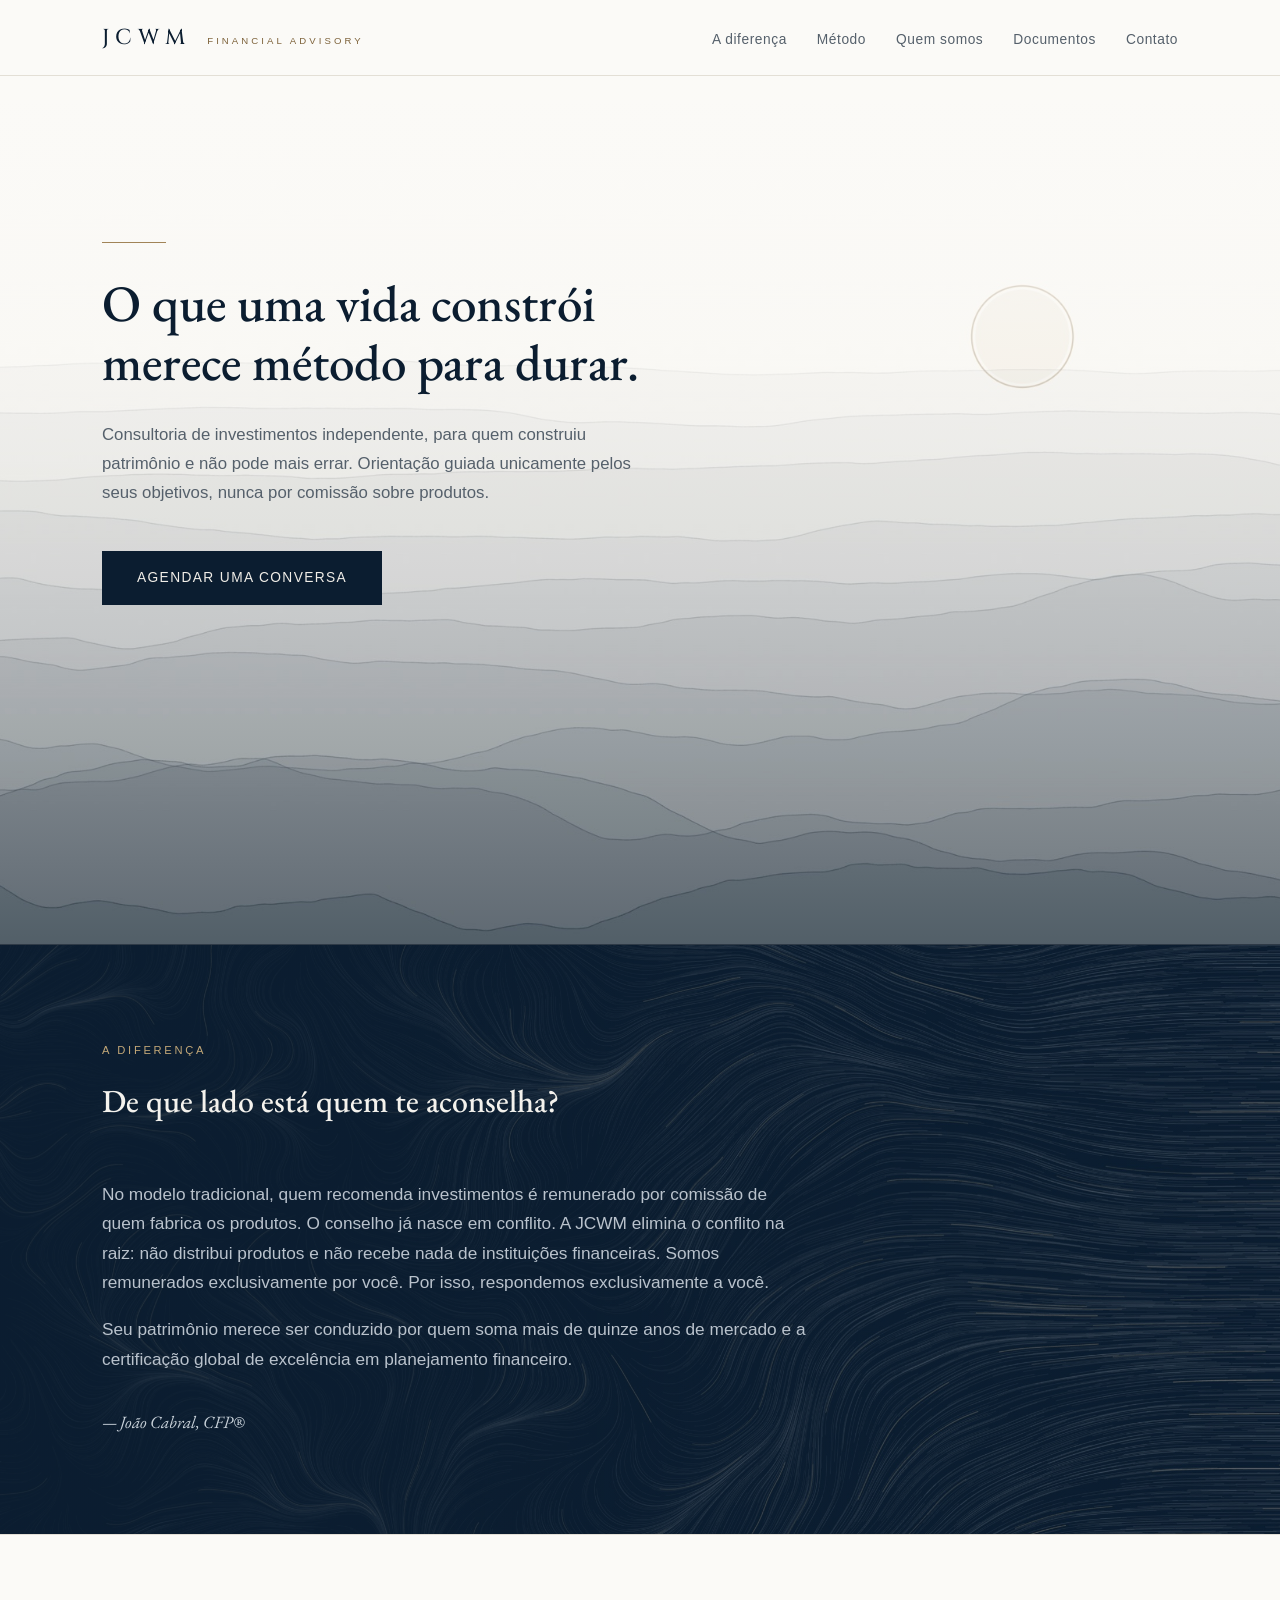
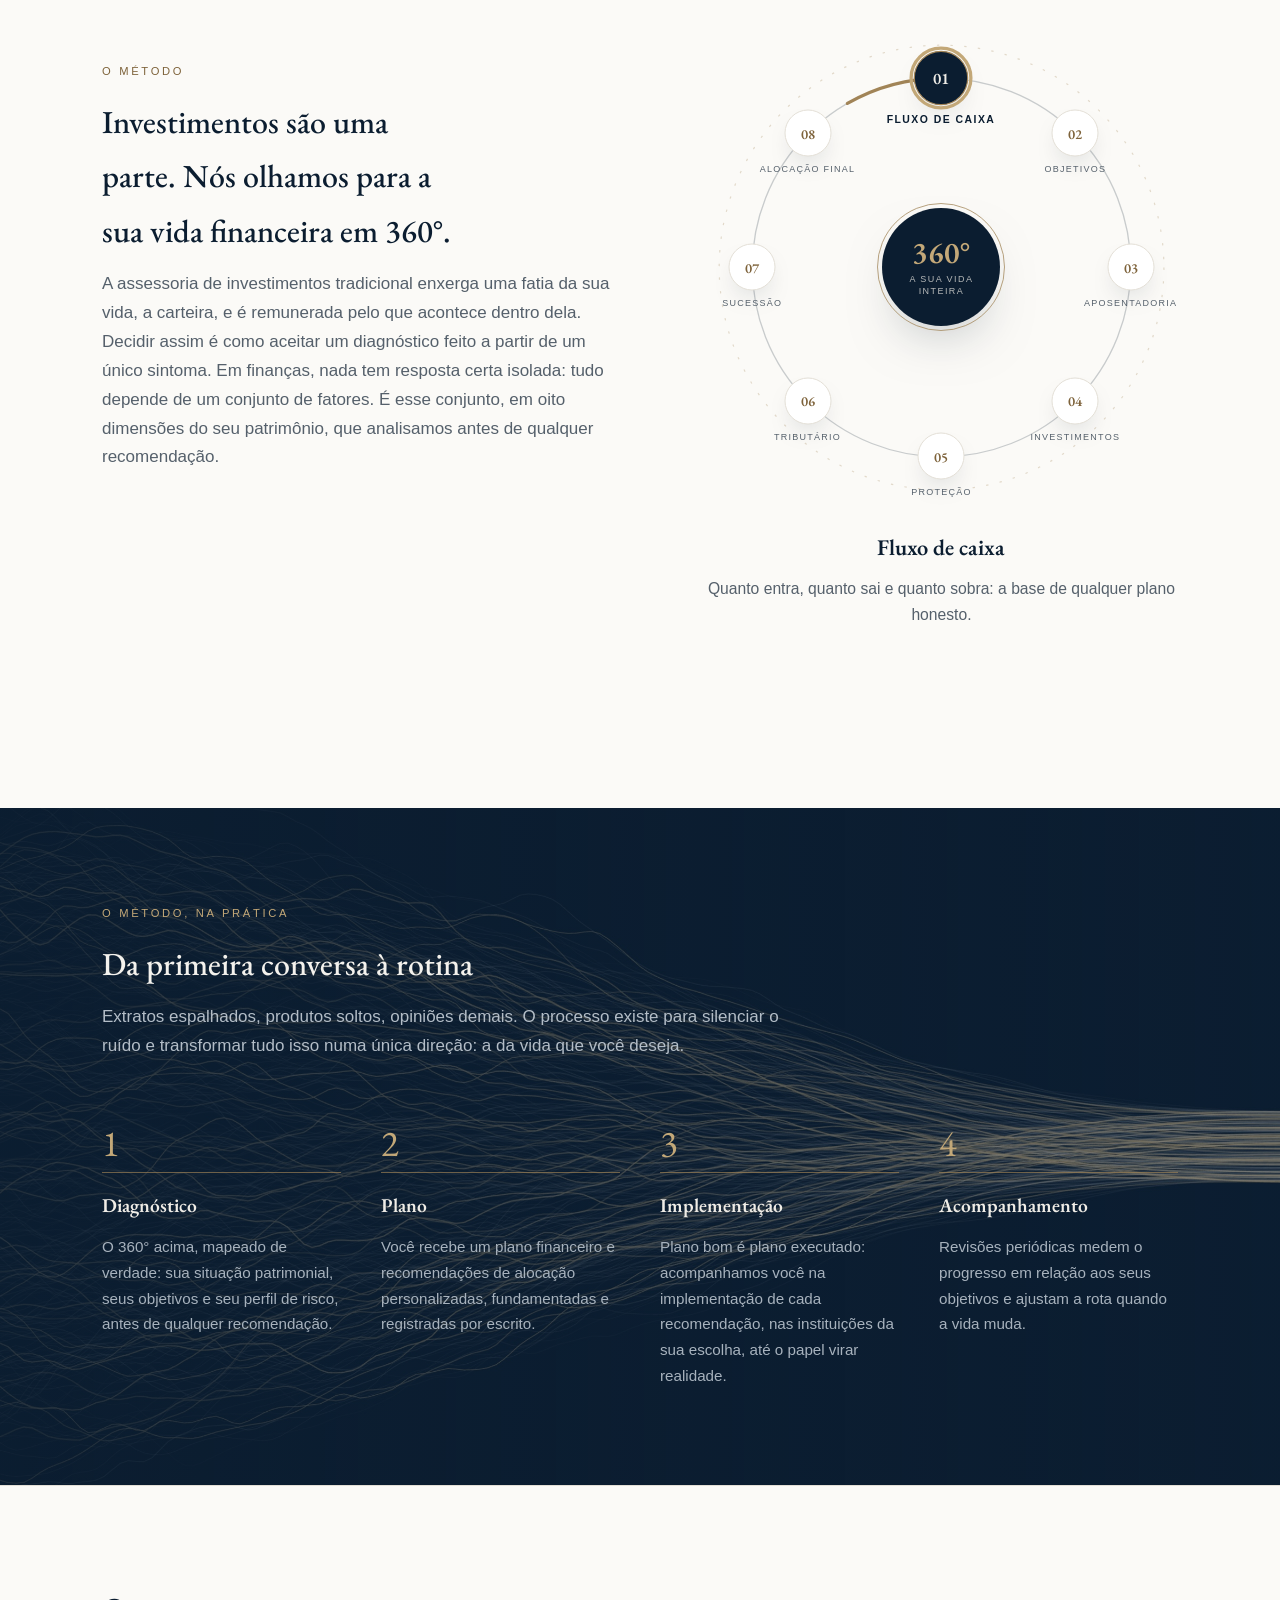
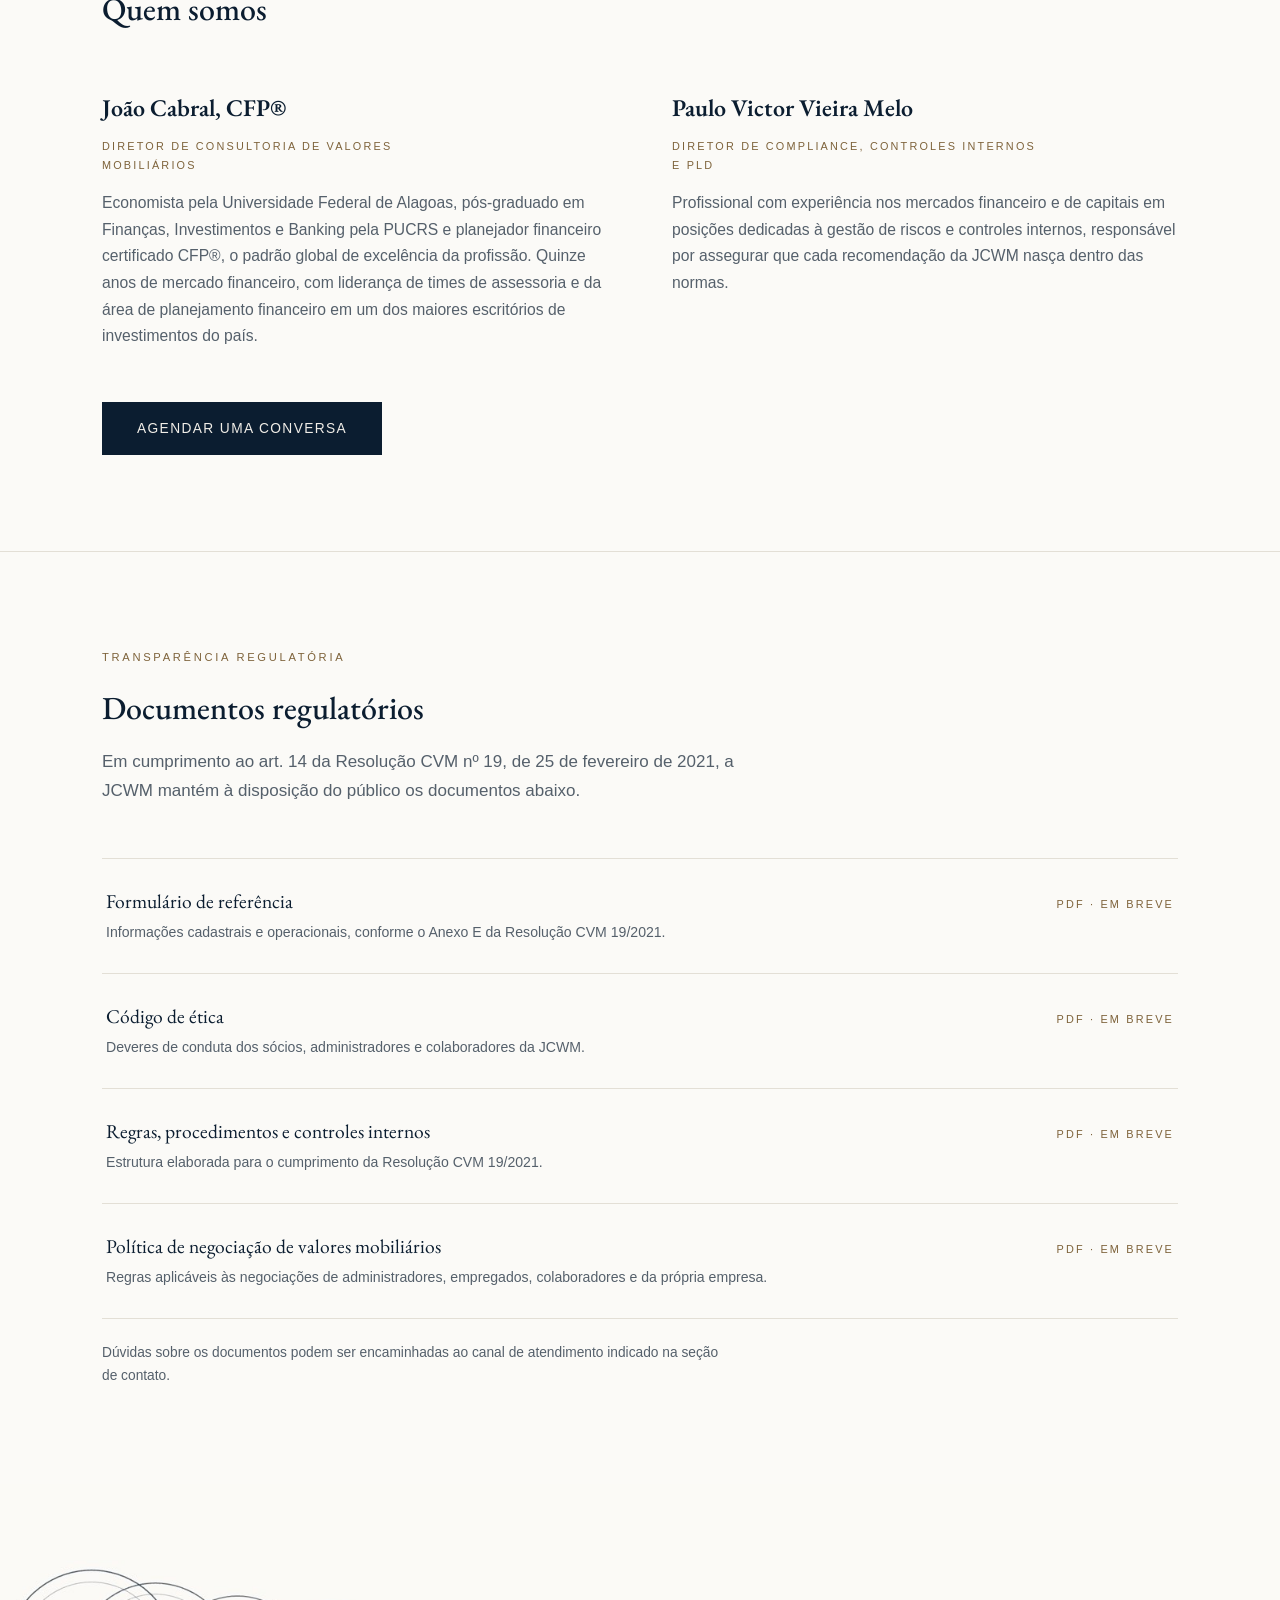
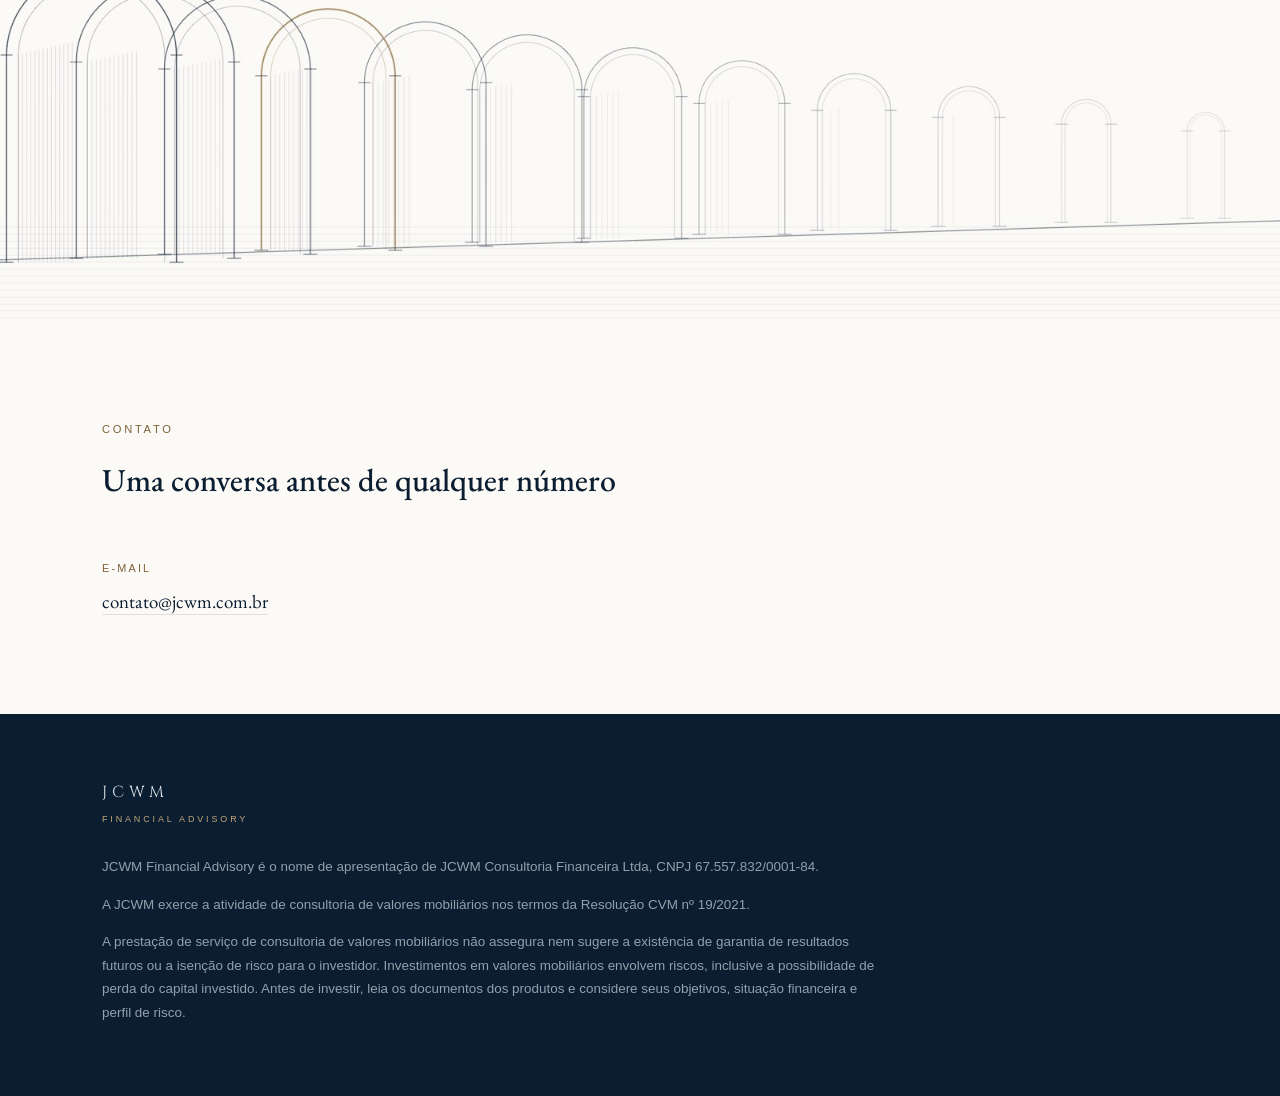
==== commit bd6789c3: "chore(contato): remove telefone e endereco de todo o site Co-Authored-By: Claude Fable 5 <noreply@an" ====
--- a/index.html
+++ b/index.html
@@ -513,14 +513,6 @@
           <p class="rotulo">E-mail</p>
           <p class="valor"><a href="mailto:contato@jcwm.com.br">contato@jcwm.com.br</a></p>
         </div>
-        <div class="reveal" style="--d:0.12s">
-          <p class="rotulo">Telefone</p>
-          <p class="valor">(82) 0000-0000</p>
-        </div>
-        <div class="reveal" style="--d:0.24s">
-          <p class="rotulo">Endereço</p>
-          <p class="valor">Av. Roberto Simonsen, 949<br>Gruta de Lourdes · Maceió/AL<br>CEP 57.052-675</p>
-        </div>
       </div>
     </div>
   </section>
@@ -531,8 +523,7 @@
     <p class="assinatura-rodape">JCWM<small>Financial Advisory</small></p>
     <div class="legal">
       <p>JCWM Financial Advisory é o nome de apresentação de JCWM Consultoria
-      Financeira Ltda, CNPJ 67.557.832/0001-84, com sede na Av. Roberto Simonsen,
-      949, Gruta de Lourdes, Maceió/AL, CEP 57.052-675.</p>
+      Financeira Ltda, CNPJ 67.557.832/0001-84.</p>
       <p>A JCWM exerce a atividade de consultoria de valores mobiliários nos termos
       da Resolução CVM nº 19/2021.</p>
       <p>A prestação de serviço de consultoria de valores mobiliários não assegura
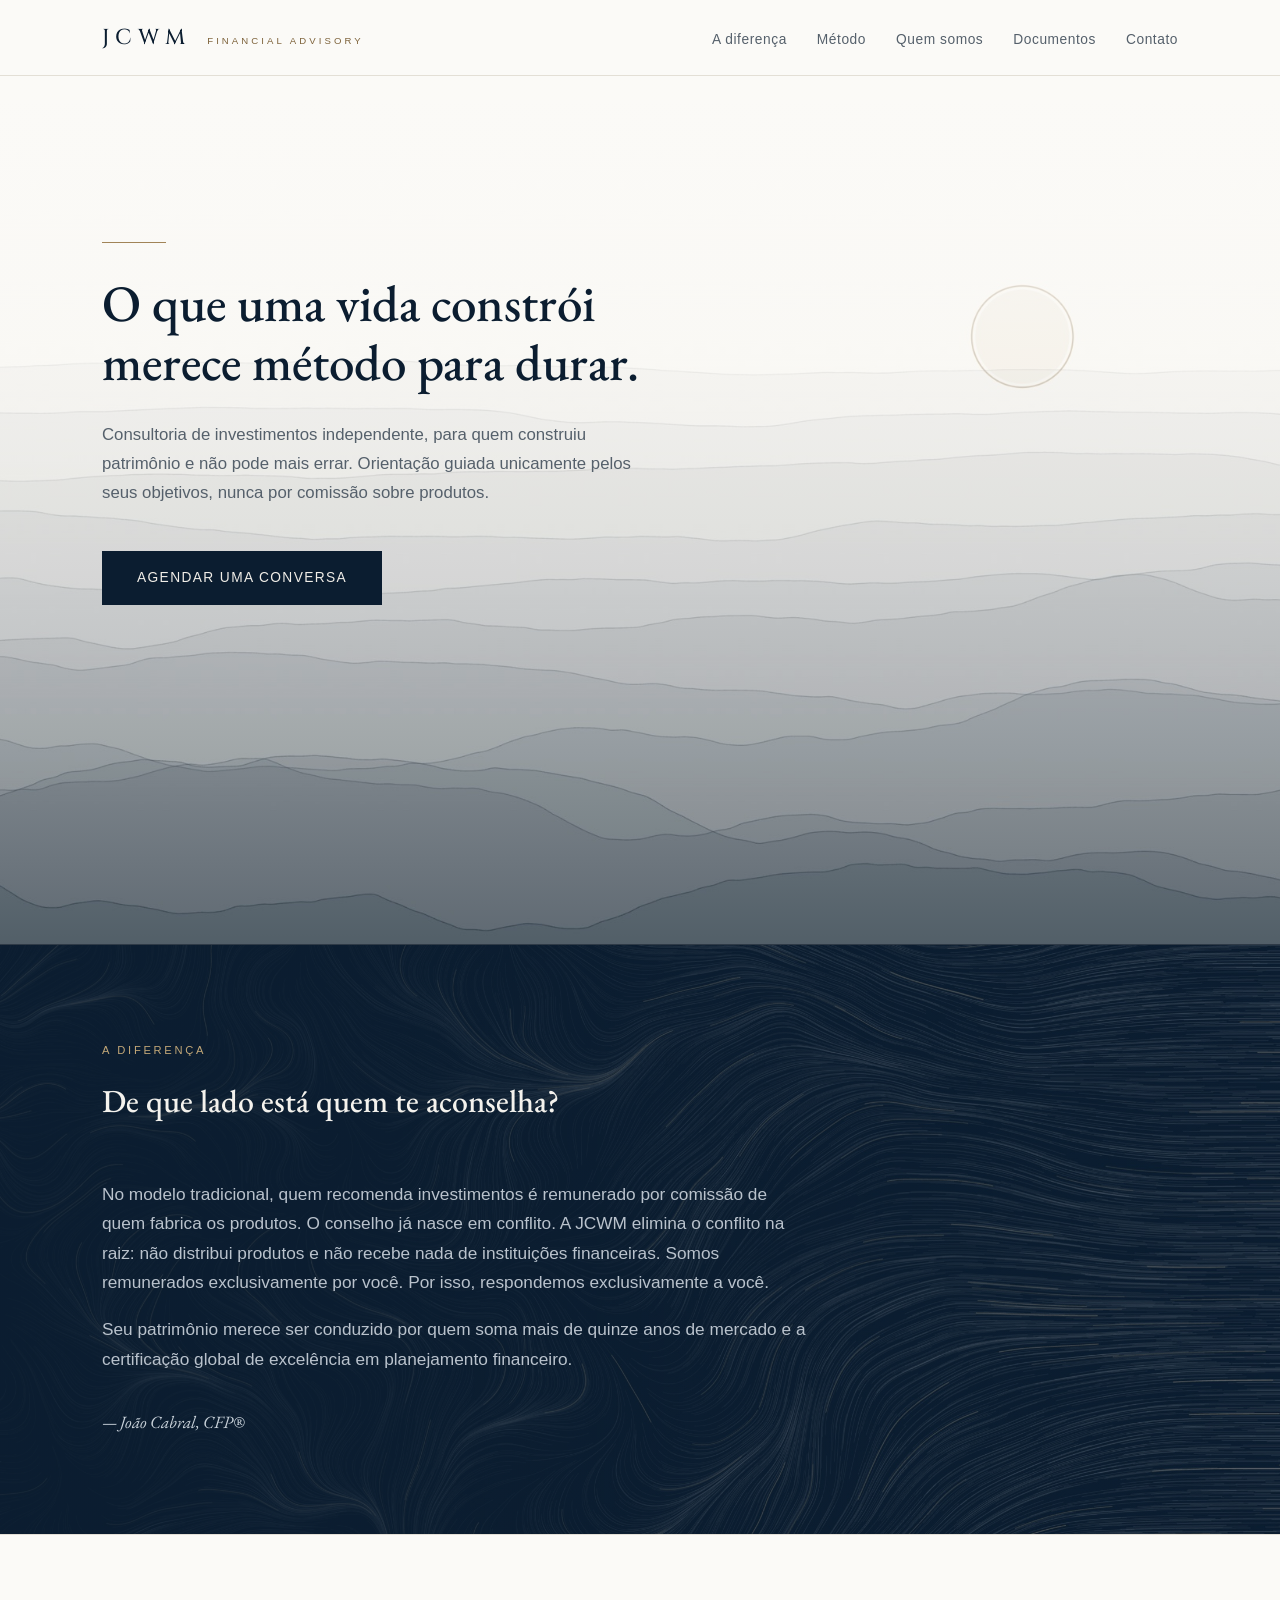
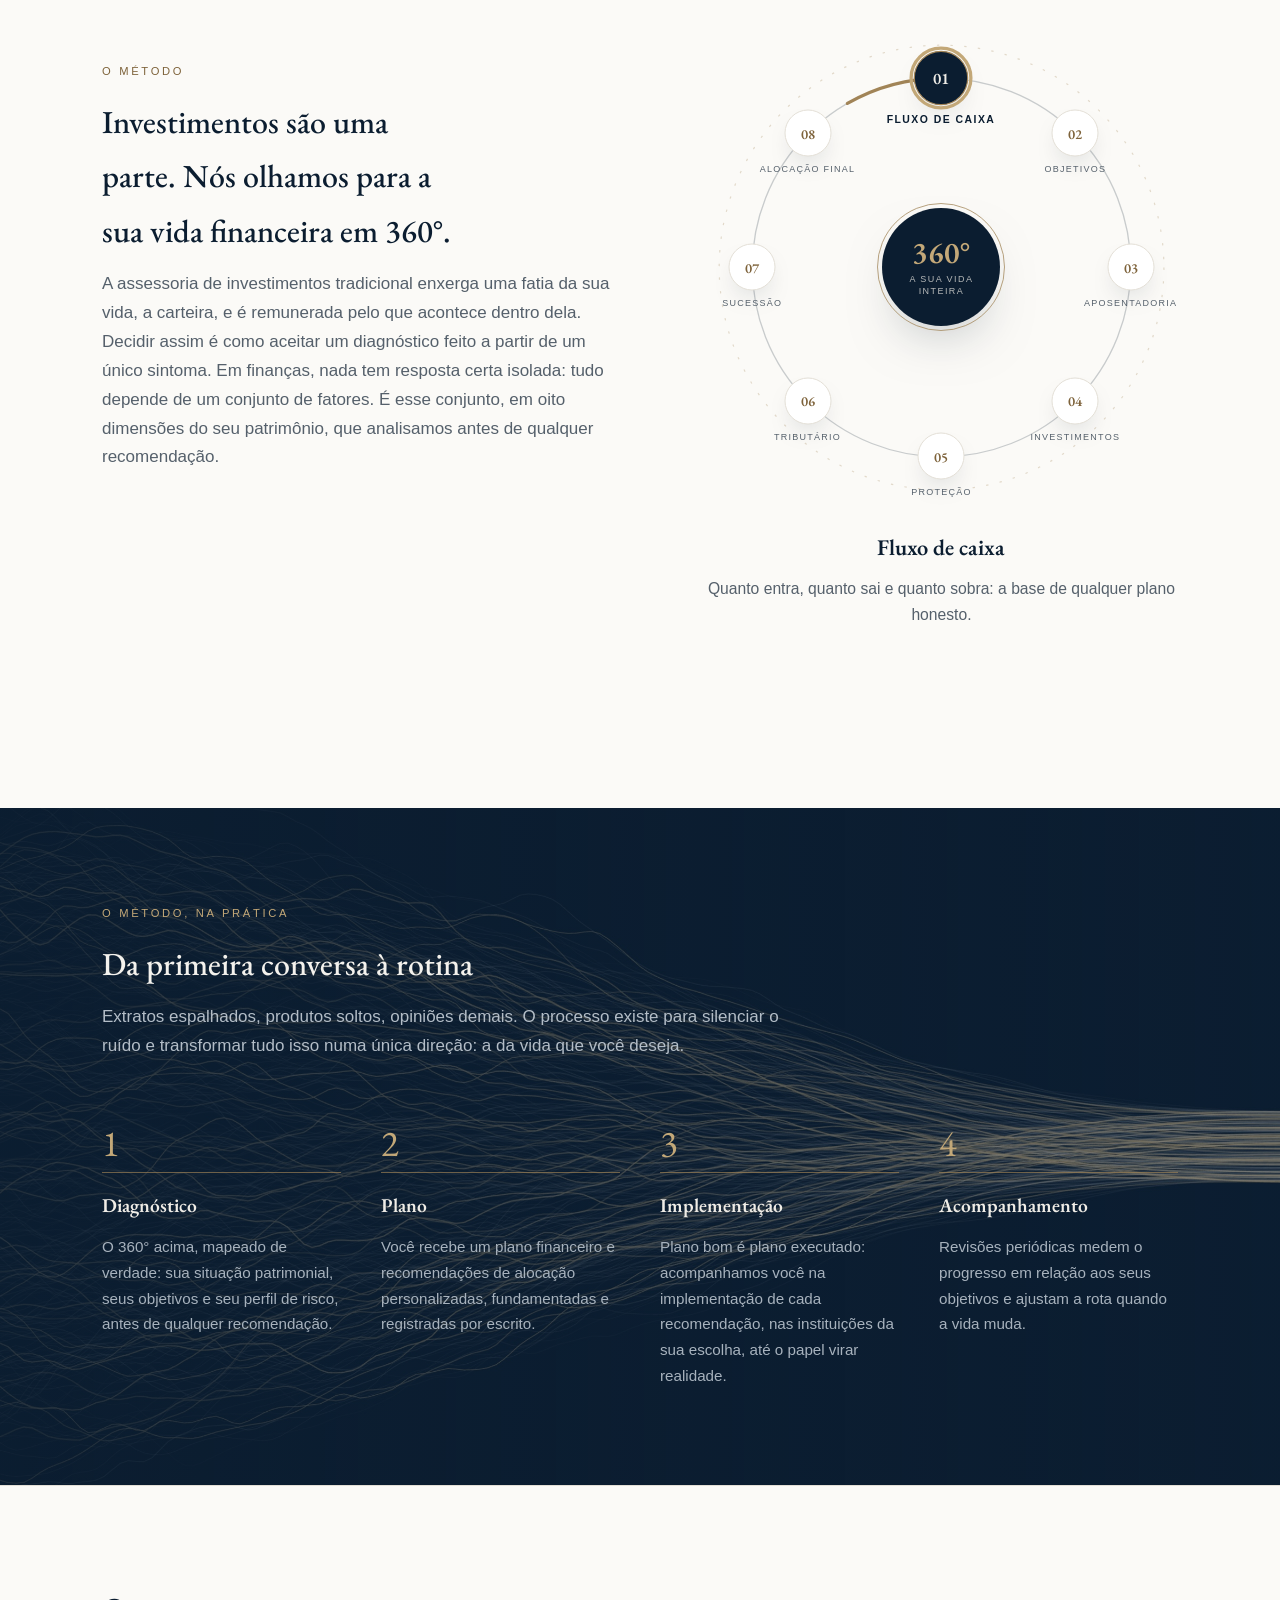
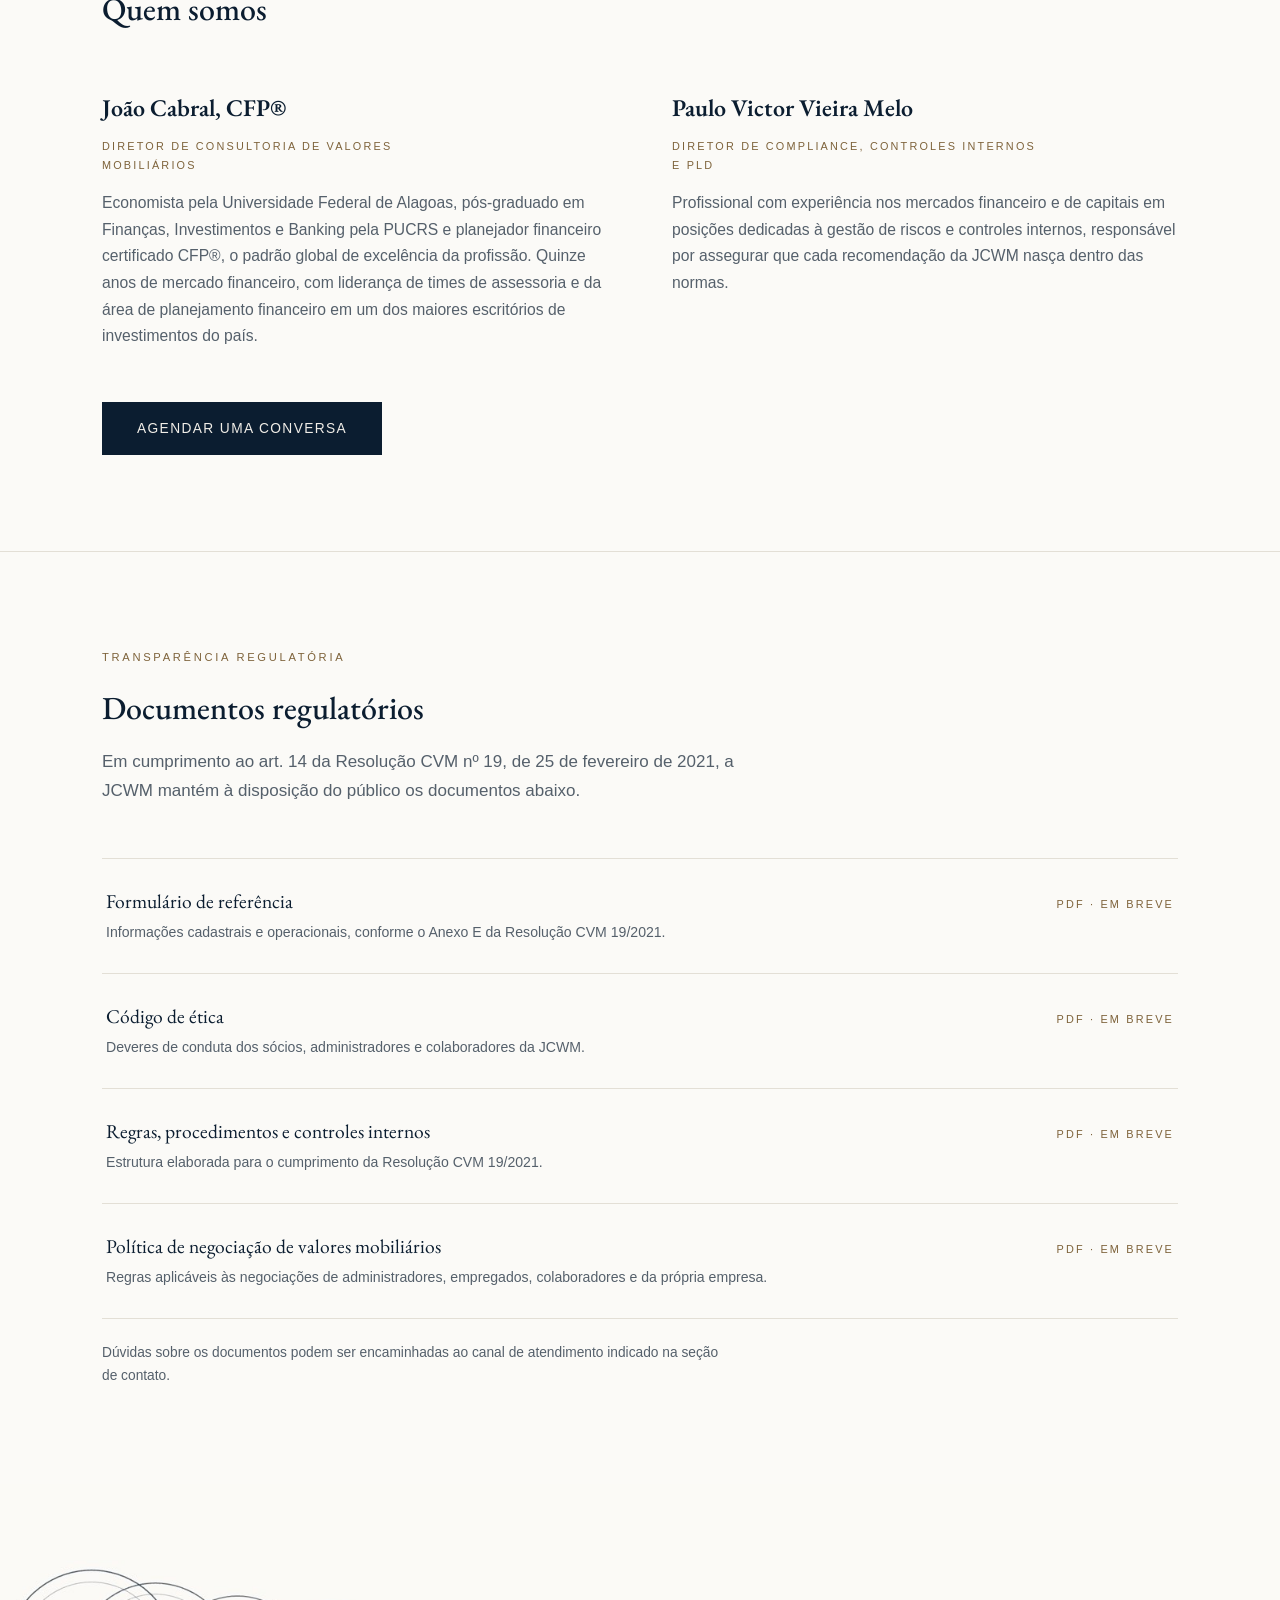
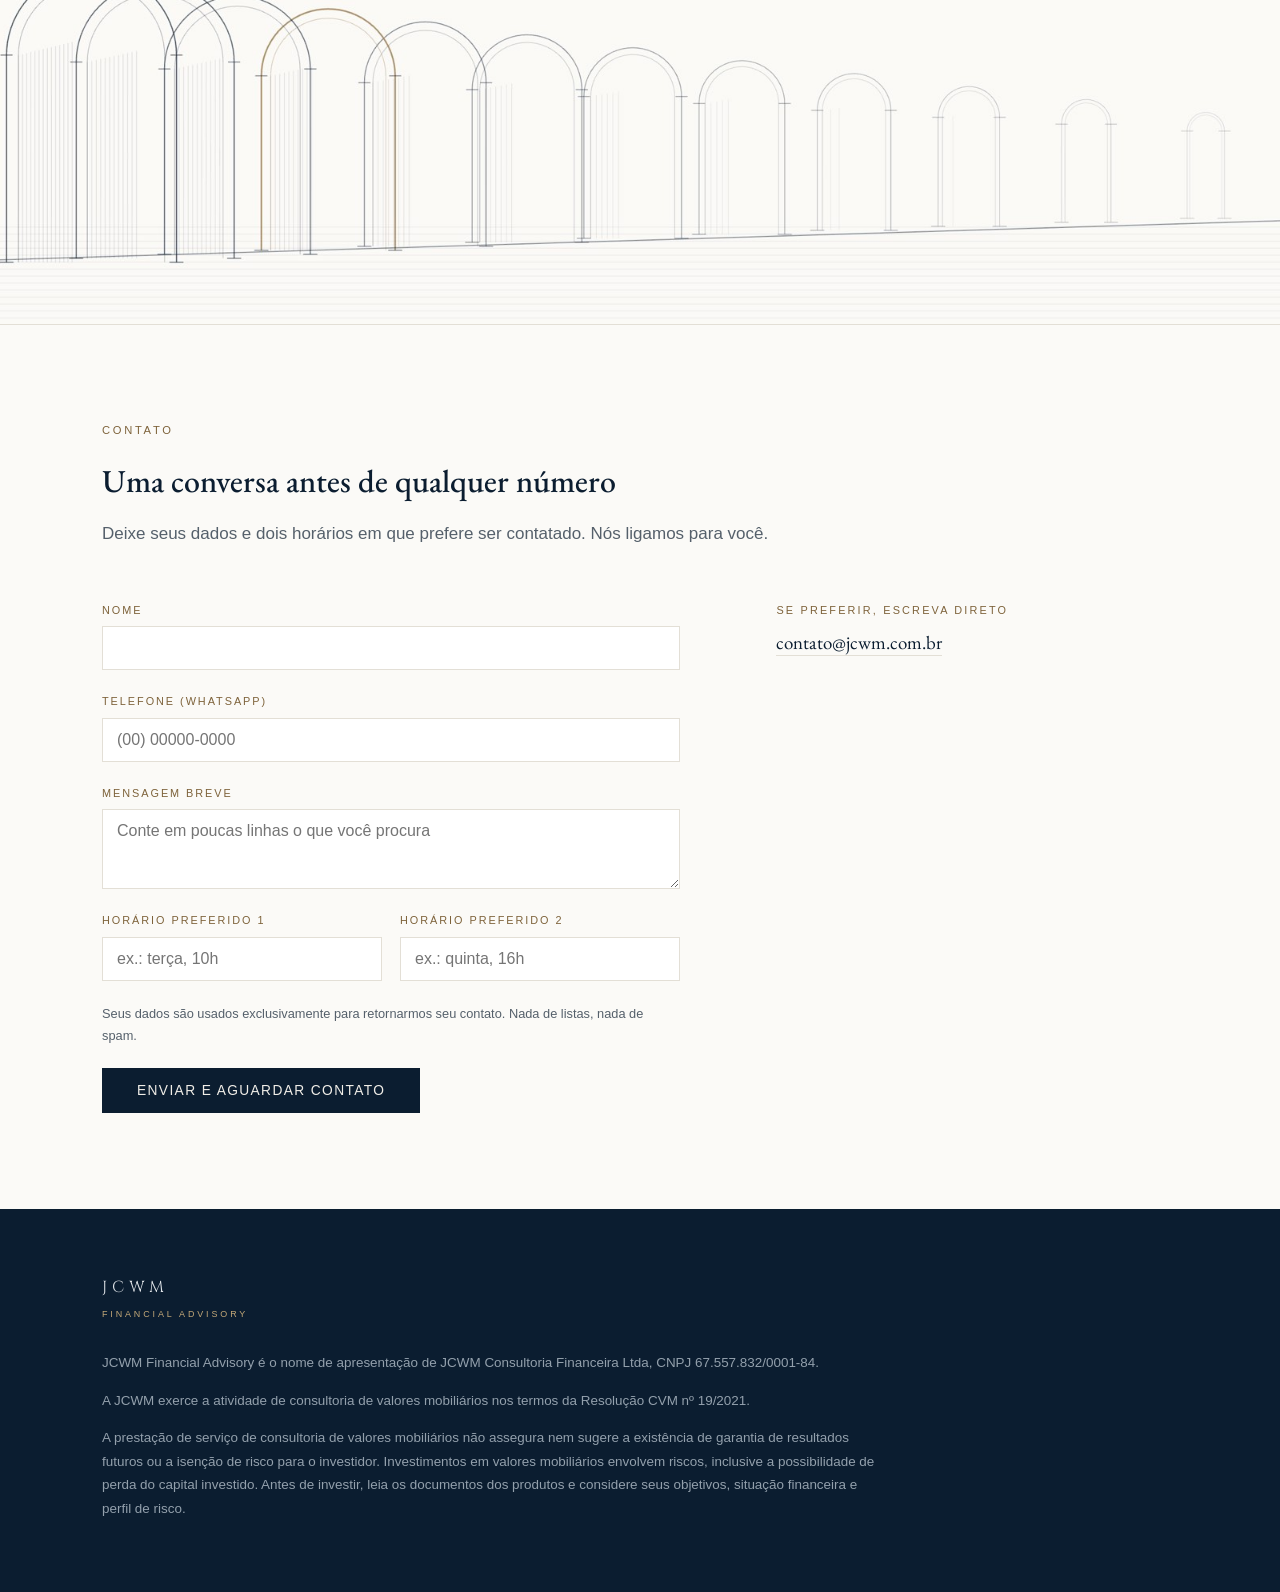
==== commit 9ee56b38: "feat(contato): formulario de agendamento — nome, telefone, mensagem e 2 horarios Co-Authored-By: Cla" ====
--- a/index.html
+++ b/index.html
@@ -216,6 +216,23 @@
 @media (max-width: 560px) { .processo .passos { grid-template-columns: 1fr; } }
 div.doc { cursor: default; }
 div.doc:hover { padding-left: 4px; }
+/* ===== Formulário de conversa ===== */
+.contato-duplo { display: grid; grid-template-columns: 1.2fr 0.8fr; gap: 72px; align-items: start; }
+.form-conversa { display: grid; gap: 22px; max-width: 34em; }
+.campo { display: grid; gap: 7px; }
+.campo label { font-size: 0.68rem; letter-spacing: 0.18em; text-transform: uppercase; color: var(--bronze-texto); }
+.campo input, .campo textarea { border: 1px solid var(--line); background: var(--surface); padding: 12px 14px; font-family: var(--sans); font-size: 1rem; color: var(--ink); border-radius: 0; }
+.campo input:focus, .campo textarea:focus { outline: none; border-color: var(--bronze); }
+.campo textarea { resize: vertical; }
+.campo-par { display: grid; grid-template-columns: 1fr 1fr; gap: 18px; }
+.nota-privacidade { font-size: 0.8rem; color: var(--mute); }
+.form-conversa .btn { justify-self: start; cursor: pointer; }
+.form-sucesso { font-family: var(--serif); font-size: 1.05rem; color: var(--navy); border-left: 2px solid var(--bronze); padding-left: 14px; }
+.contato-lateral .rotulo { font-size: 0.68rem; letter-spacing: 0.2em; text-transform: uppercase; color: var(--bronze-texto); margin-bottom: 8px; }
+.contato-lateral .valor { font-family: var(--serif); font-size: 1.18rem; color: var(--navy); }
+.contato-lateral .valor a { text-decoration: none; border-bottom: 1px solid var(--line); }
+.contato-lateral .valor a:hover { border-color: var(--bronze); }
+@media (max-width: 900px) { .contato-duplo { grid-template-columns: 1fr; gap: 40px; } .campo-par { grid-template-columns: 1fr; } }
 </style>
 
 <header class="topbar">
@@ -502,15 +519,49 @@
     <img src="obras/arcada.jpg" alt="Arcada: colunata em perspectiva, traço de gravura">
   </figure>
 
-  <section id="contato" style="border-top:0">
+  <section id="contato">
     <div class="wrap">
       <div class="section-head reveal">
         <p class="rotulo-secao">Contato</p>
         <h2 class="titulo-secao">Uma conversa antes de qualquer número</h2>
-      </div>
-      <div class="contato-grid">
-        <div class="reveal" style="--d:0s">
-          <p class="rotulo">E-mail</p>
+        <p class="apoio">Deixe seus dados e dois horários em que prefere ser contatado.
+        Nós ligamos para você.</p>
+      </div>
+      <div class="contato-duplo">
+        <form class="form-conversa reveal" action="https://formsubmit.co/contato@jcwm.com.br" method="POST">
+          <input type="hidden" name="_subject" value="Novo pedido de conversa — site JCWM">
+          <input type="hidden" name="_next" value="https://jcwm.com.br/?enviado=1#contato">
+          <input type="hidden" name="_captcha" value="false">
+          <input type="text" name="_honey" style="display:none" tabindex="-1" autocomplete="off">
+          <div class="campo">
+            <label for="f-nome">Nome</label>
+            <input type="text" id="f-nome" name="Nome" required autocomplete="name">
+          </div>
+          <div class="campo">
+            <label for="f-tel">Telefone (WhatsApp)</label>
+            <input type="tel" id="f-tel" name="Telefone" required autocomplete="tel" placeholder="(00) 00000-0000">
+          </div>
+          <div class="campo">
+            <label for="f-msg">Mensagem breve</label>
+            <textarea id="f-msg" name="Mensagem" rows="3" placeholder="Conte em poucas linhas o que você procura"></textarea>
+          </div>
+          <div class="campo-par">
+            <div class="campo">
+              <label for="f-h1">Horário preferido 1</label>
+              <input type="text" id="f-h1" name="Horario 1" placeholder="ex.: terça, 10h" required>
+            </div>
+            <div class="campo">
+              <label for="f-h2">Horário preferido 2</label>
+              <input type="text" id="f-h2" name="Horario 2" placeholder="ex.: quinta, 16h" required>
+            </div>
+          </div>
+          <p class="nota-privacidade">Seus dados são usados exclusivamente para retornarmos
+          seu contato. Nada de listas, nada de spam.</p>
+          <button type="submit" class="btn">Enviar e aguardar contato</button>
+          <p class="form-sucesso" hidden>Recebido. Entraremos em contato em um dos horários sugeridos.</p>
+        </form>
+        <div class="contato-lateral reveal" style="--d:0.15s">
+          <p class="rotulo">Se preferir, escreva direto</p>
           <p class="valor"><a href="mailto:contato@jcwm.com.br">contato@jcwm.com.br</a></p>
         </div>
       </div>
@@ -595,5 +646,17 @@
   retoma();
 })();
 </script>
+<script>
+if (new URLSearchParams(location.search).get("enviado") === "1") {
+  var f = document.querySelector(".form-conversa");
+  if (f) {
+    Array.prototype.forEach.call(f.children, function (el) {
+      if (!el.classList || !el.classList.contains("form-sucesso")) el.style.display = "none";
+    });
+    var ok = f.querySelector(".form-sucesso");
+    if (ok) ok.hidden = false;
+  }
+}
+</script>
 </body>
 </html>
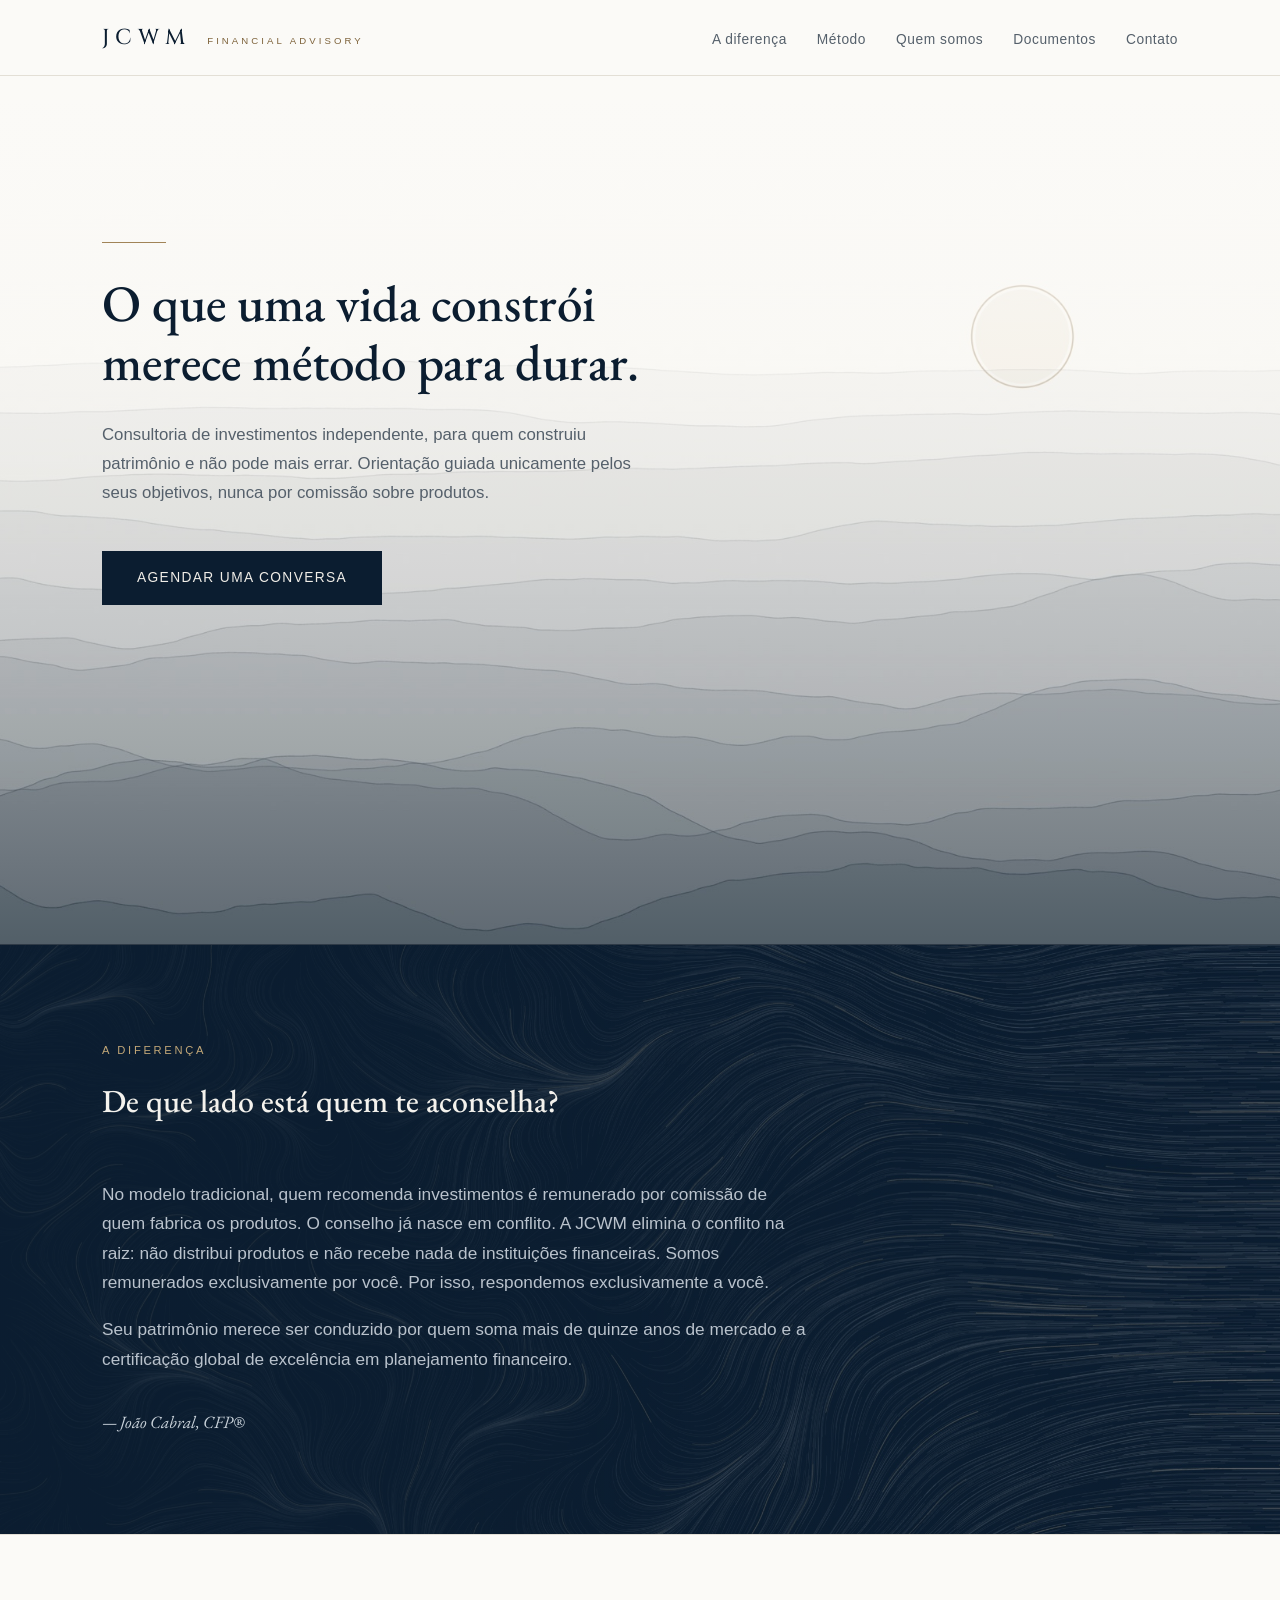
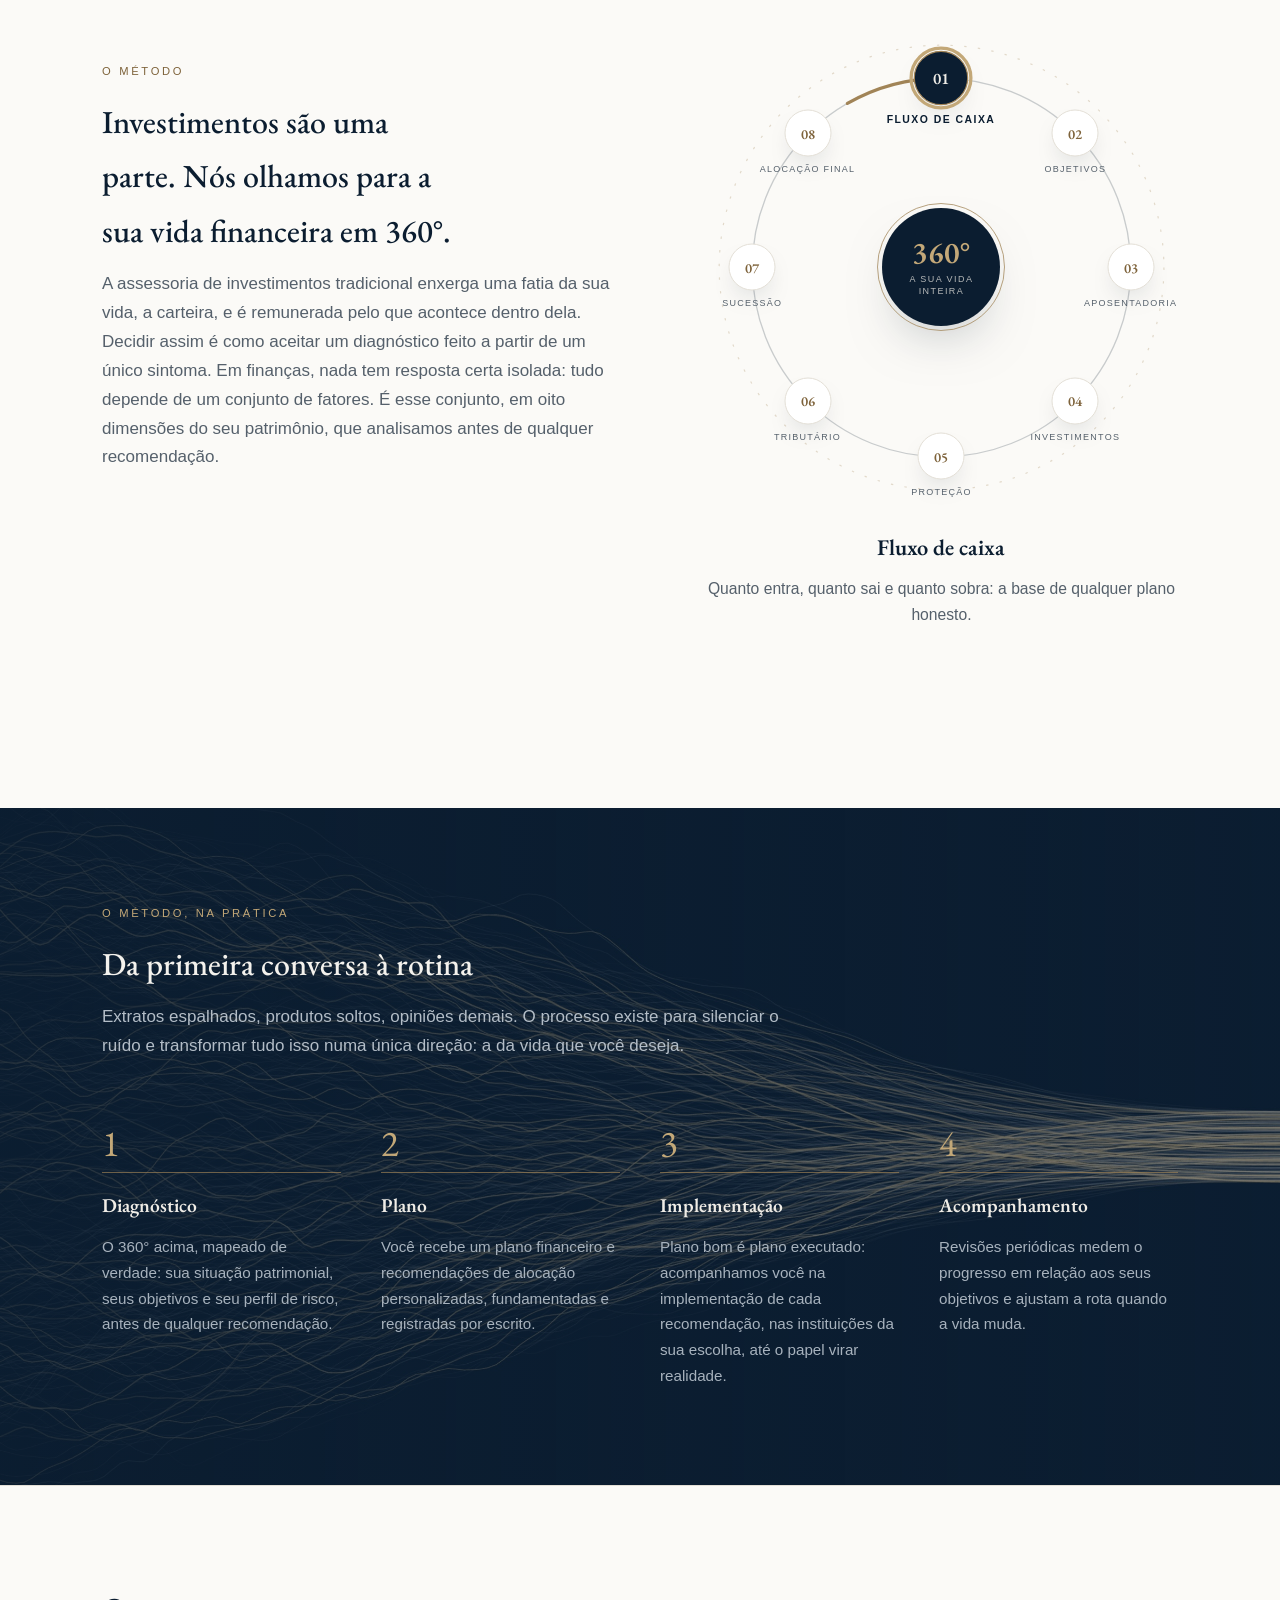
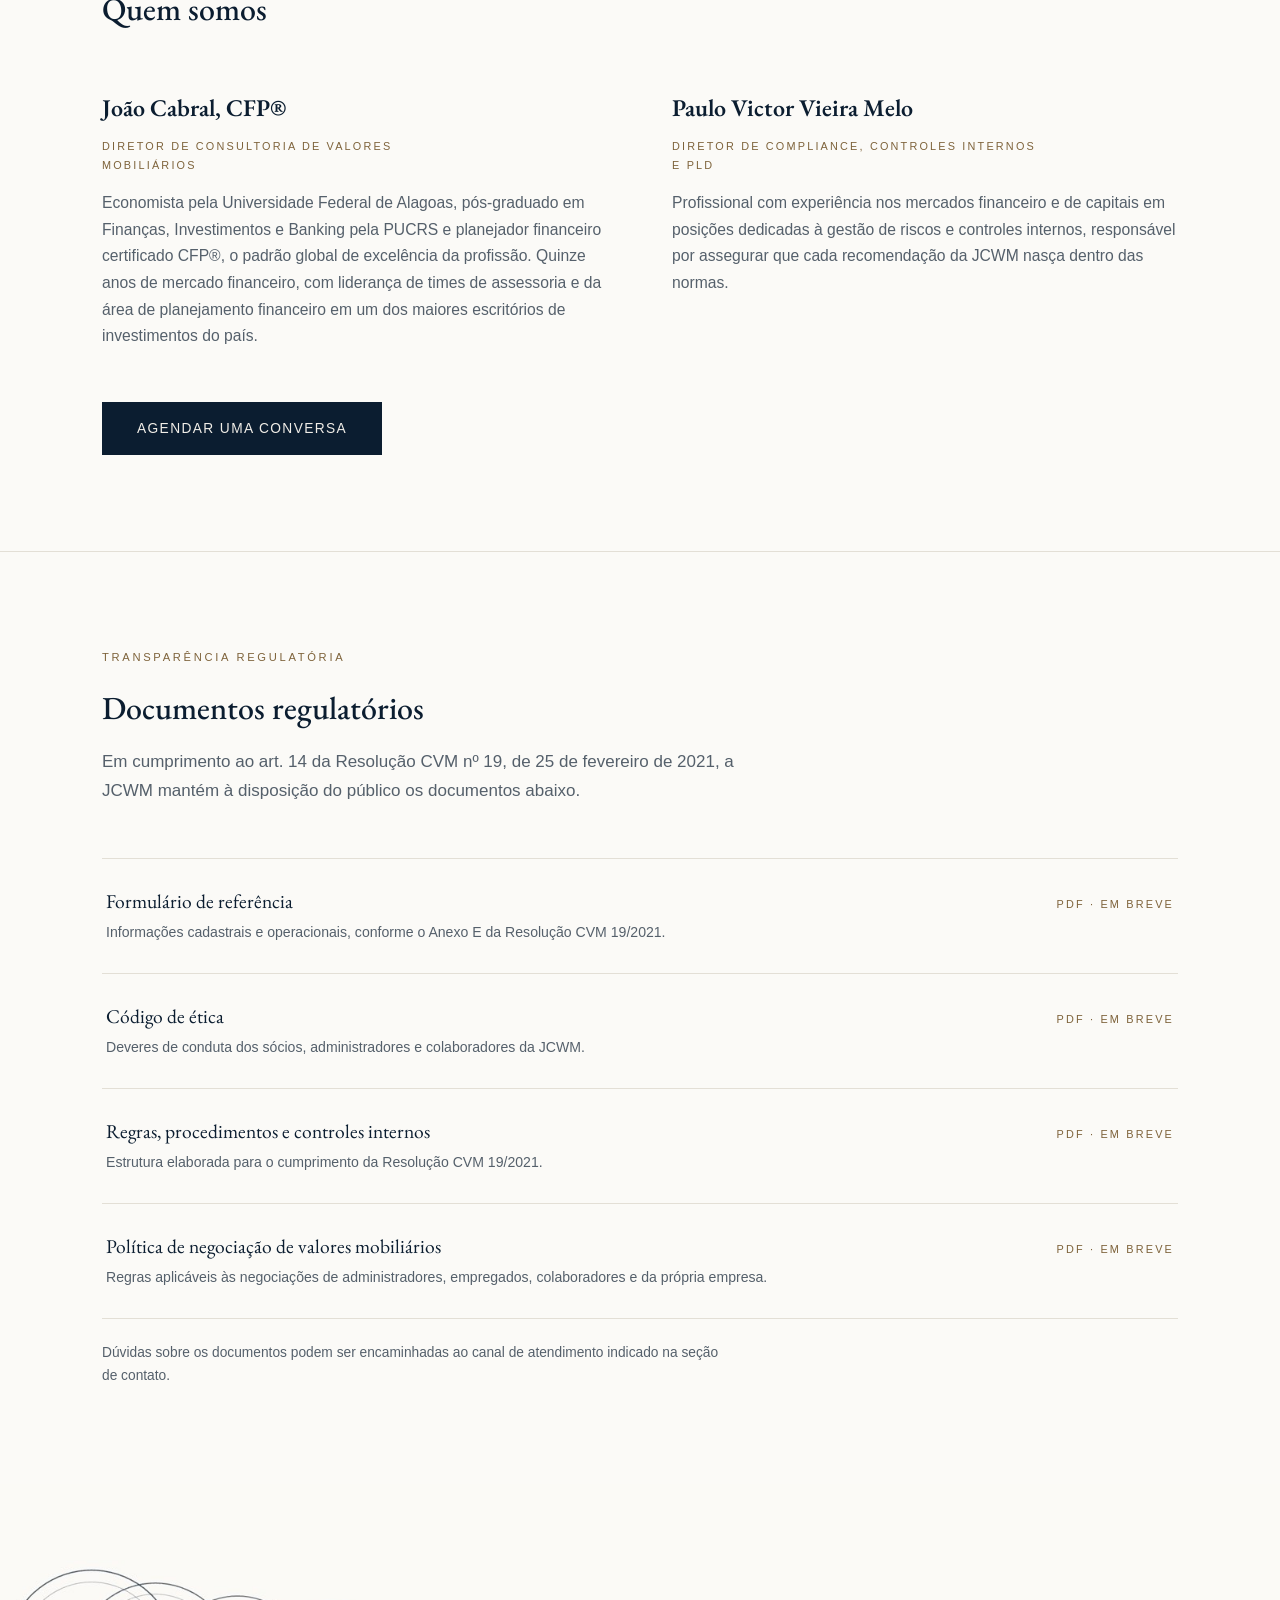
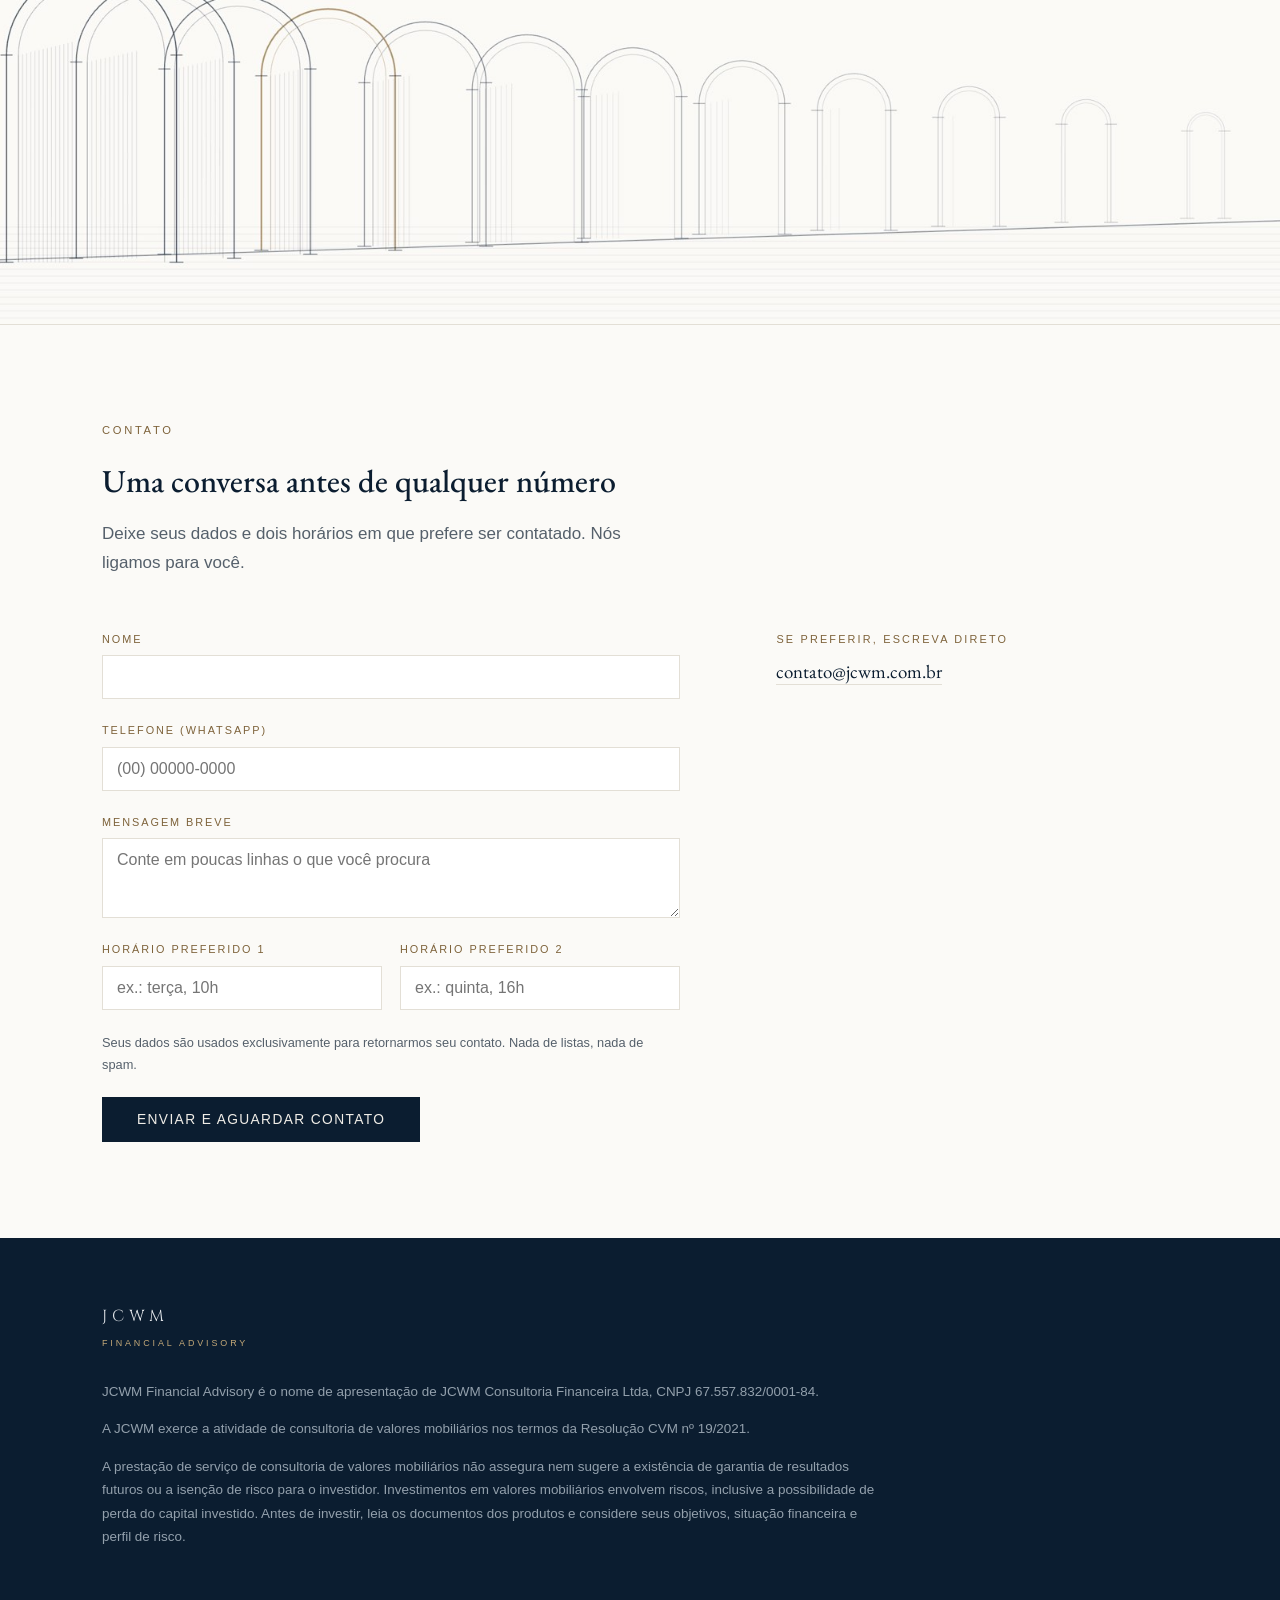
==== commit a030e1ab: "style(contato): texto de apoio alinhado ao limite dos campos Co-Authored-By: Claude Fable 5 <noreply" ====
--- a/index.html
+++ b/index.html
@@ -217,6 +217,7 @@
 div.doc { cursor: default; }
 div.doc:hover { padding-left: 4px; }
 /* ===== Formulário de conversa ===== */
+#contato .section-head .apoio { max-width: 34em; }
 .contato-duplo { display: grid; grid-template-columns: 1.2fr 0.8fr; gap: 72px; align-items: start; }
 .form-conversa { display: grid; gap: 22px; max-width: 34em; }
 .campo { display: grid; gap: 7px; }
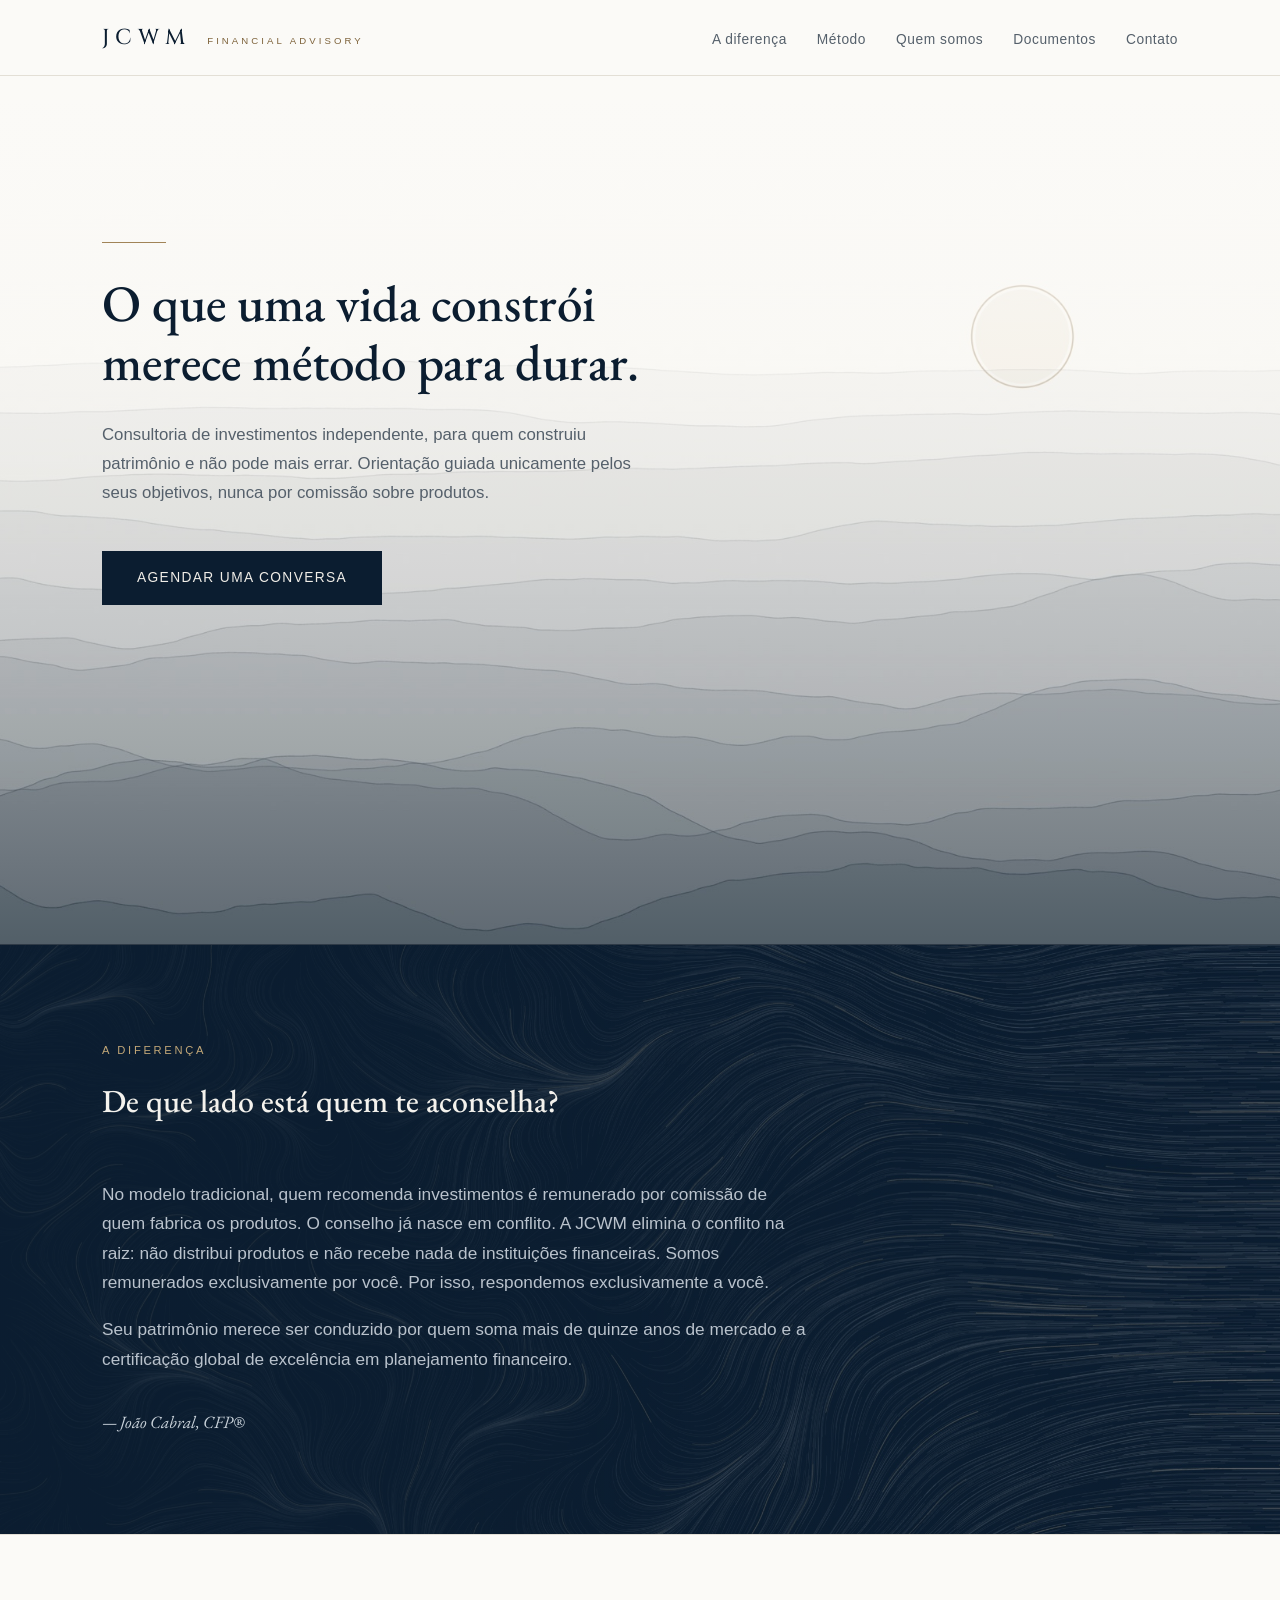
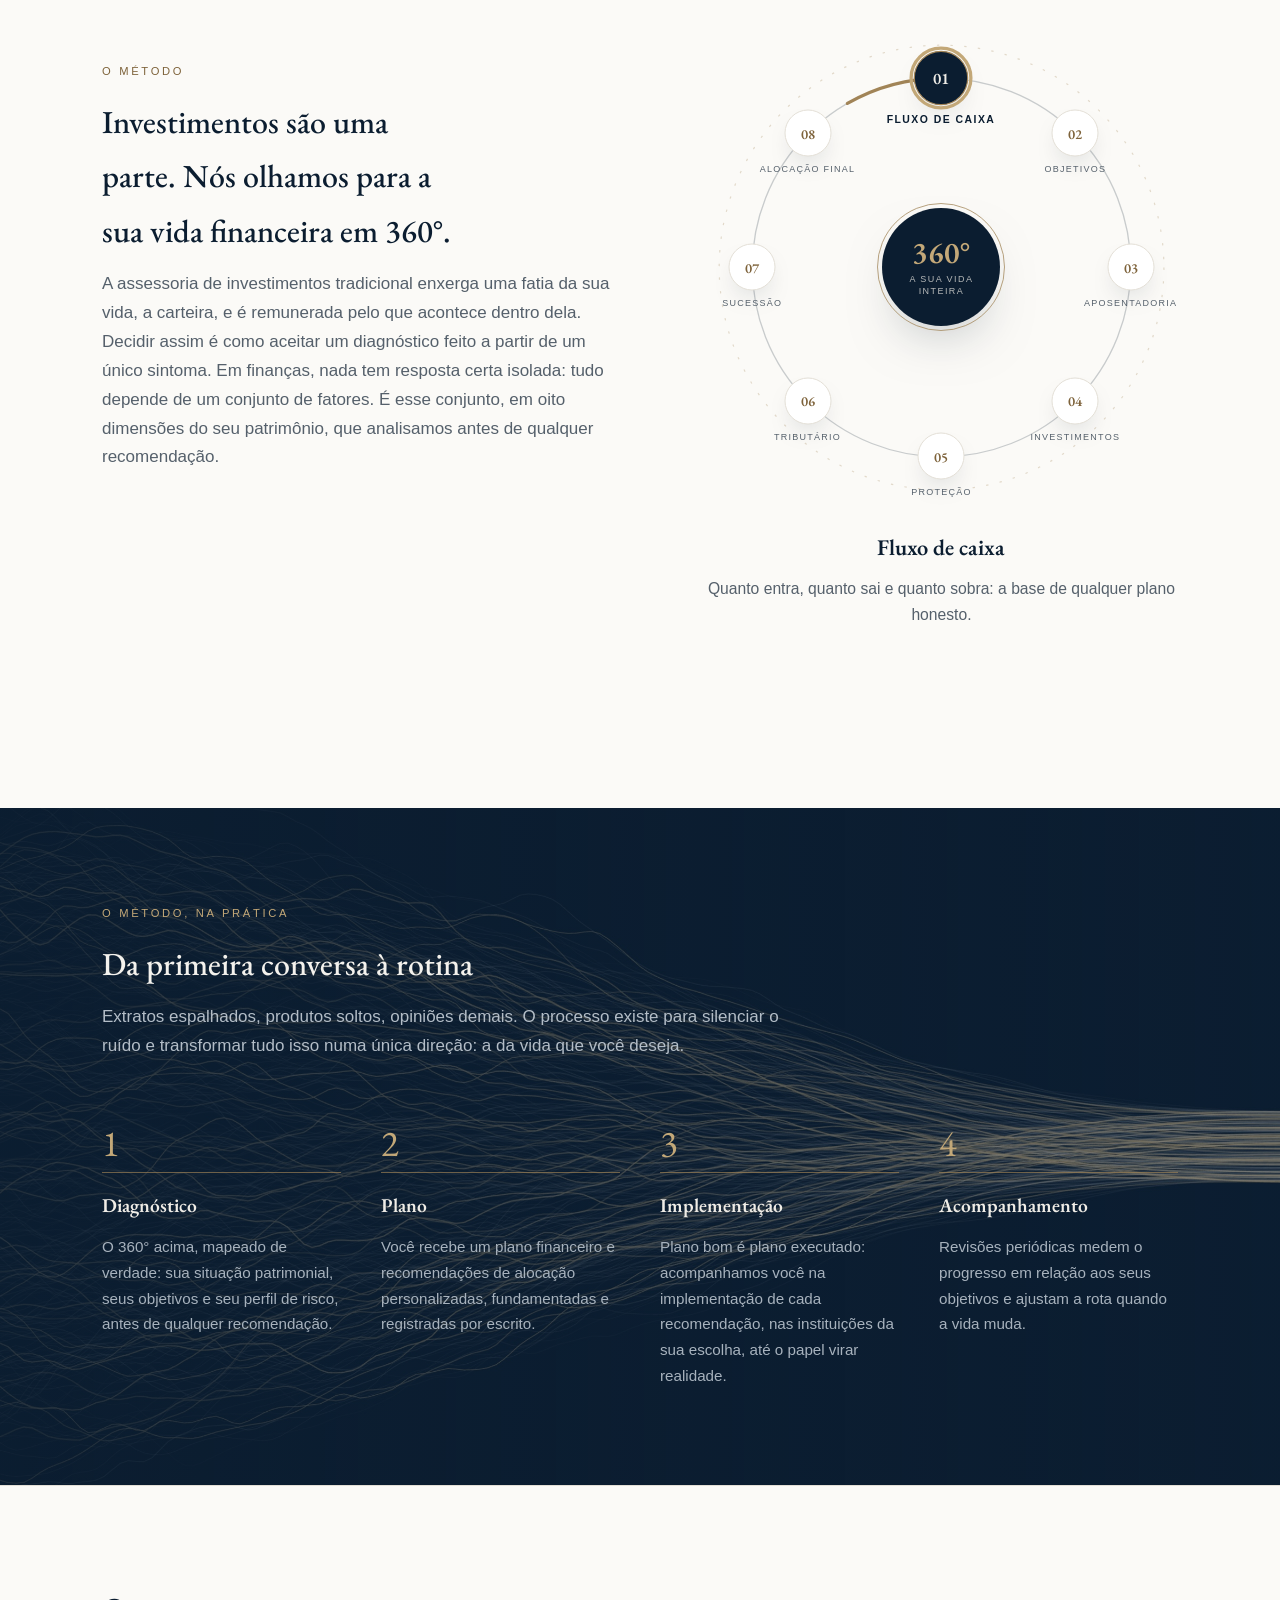
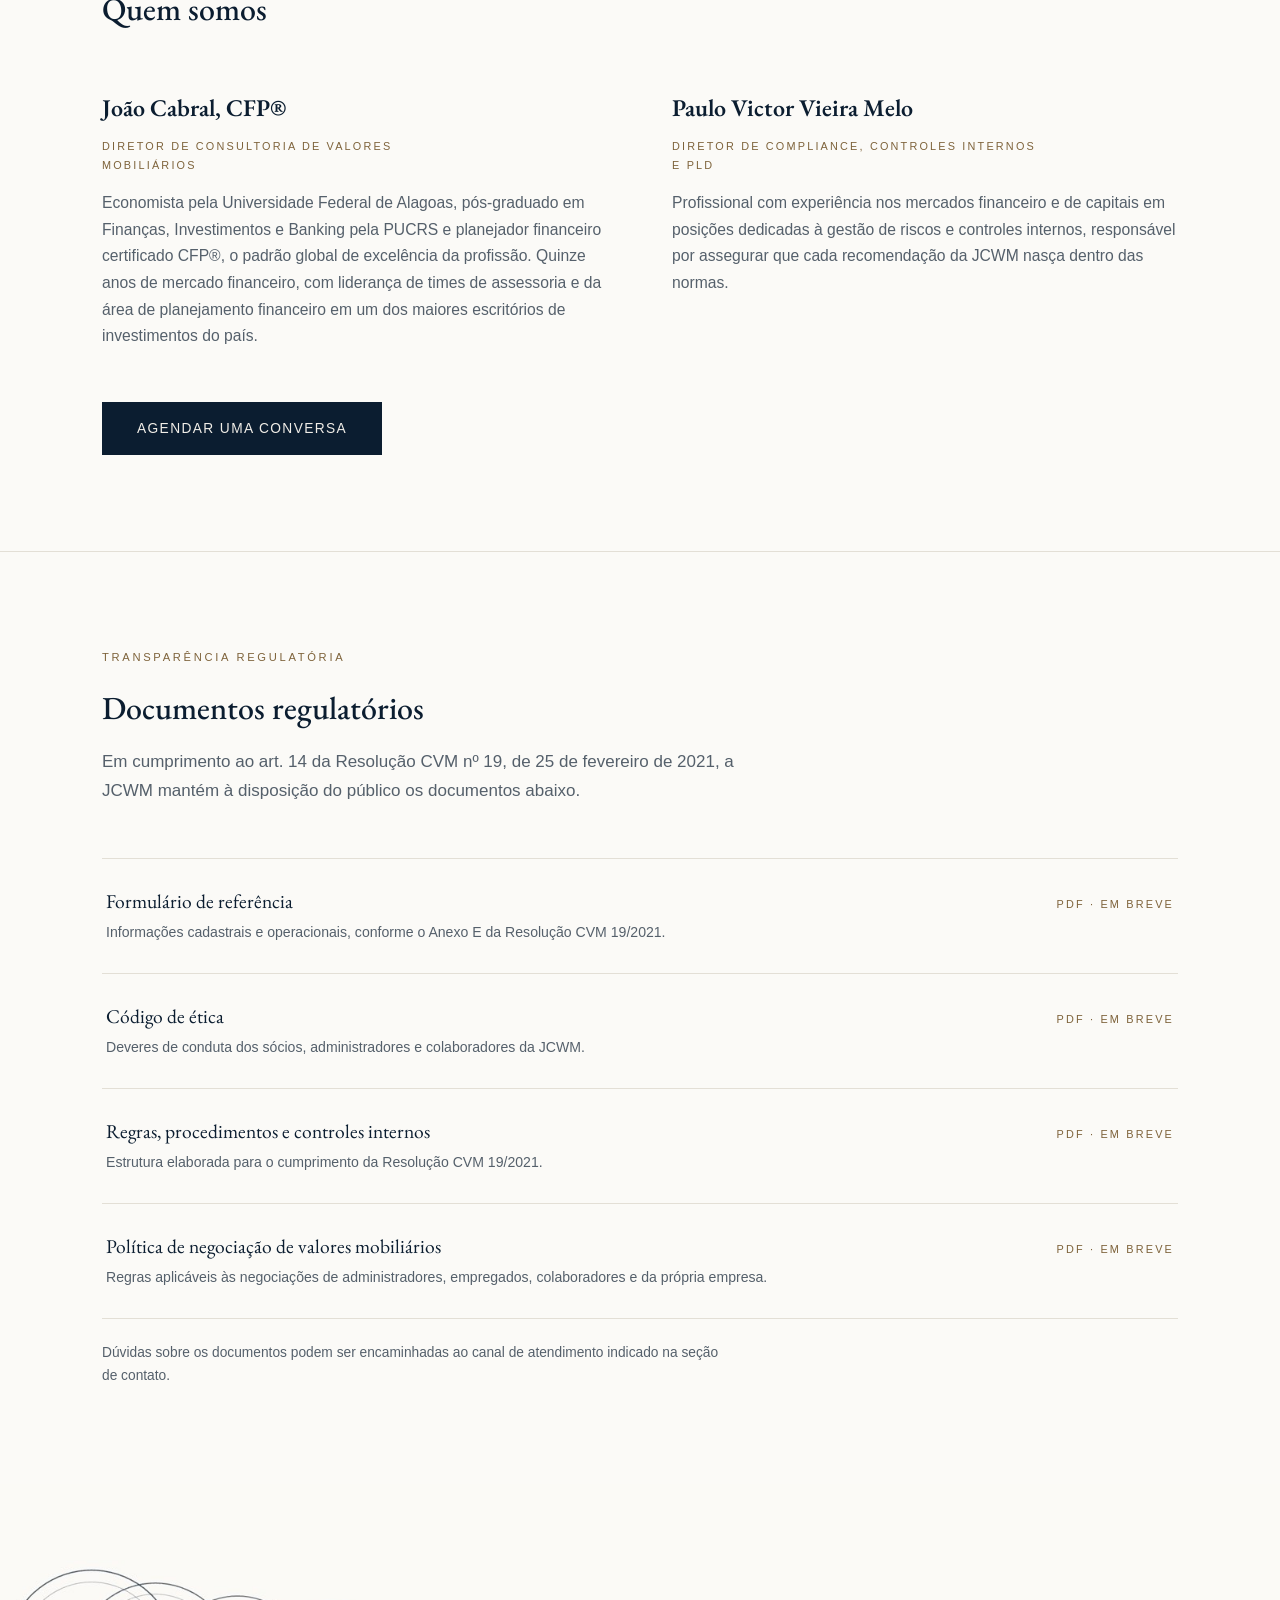
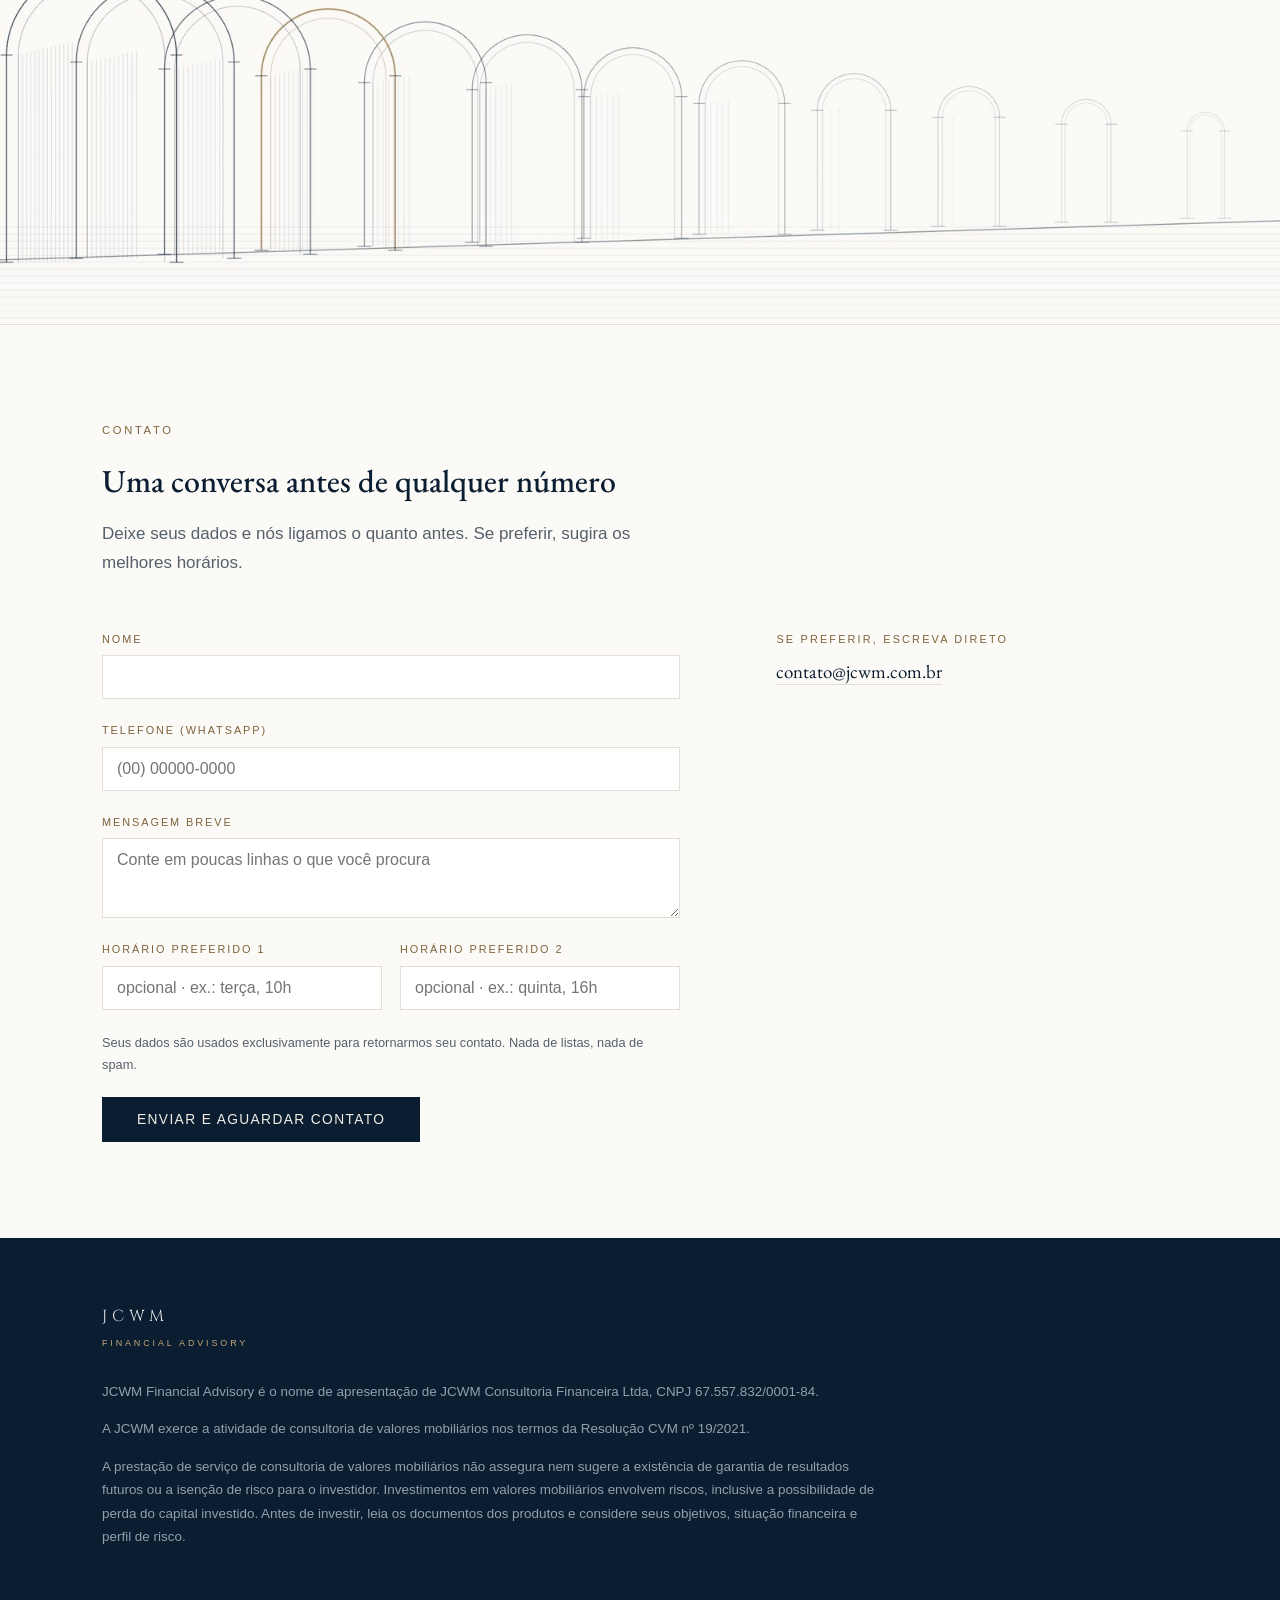
==== commit c3079c41: "ux(form): horarios opcionais, promessa 'ligamos o quanto antes' (speed-to-lead) Co-Authored-By: Clau" ====
--- a/index.html
+++ b/index.html
@@ -525,13 +525,13 @@
       <div class="section-head reveal">
         <p class="rotulo-secao">Contato</p>
         <h2 class="titulo-secao">Uma conversa antes de qualquer número</h2>
-        <p class="apoio">Deixe seus dados e dois horários em que prefere ser contatado.
-        Nós ligamos para você.</p>
+        <p class="apoio">Deixe seus dados e nós ligamos o quanto antes. Se preferir,
+        sugira os melhores horários.</p>
       </div>
       <div class="contato-duplo">
         <form class="form-conversa reveal" action="https://formsubmit.co/contato@jcwm.com.br" method="POST">
           <input type="hidden" name="_subject" value="Novo pedido de conversa — site JCWM">
-          <input type="hidden" name="_next" value="https://jcwm.com.br/?enviado=1#contato">
+          <input type="hidden" name="_next" value="https://jcwm.com.br/obrigado.html">
           <input type="hidden" name="_captcha" value="false">
           <input type="text" name="_honey" style="display:none" tabindex="-1" autocomplete="off">
           <div class="campo">
@@ -540,7 +540,7 @@
           </div>
           <div class="campo">
             <label for="f-tel">Telefone (WhatsApp)</label>
-            <input type="tel" id="f-tel" name="Telefone" required autocomplete="tel" placeholder="(00) 00000-0000">
+            <input type="tel" id="f-tel" name="Telefone" required autocomplete="tel" placeholder="(00) 00000-0000" maxlength="15" inputmode="numeric" pattern="\(\d{2}\) \d{4,5}-\d{4}" title="Informe DDD e número, ex.: (82) 99999-0000">
           </div>
           <div class="campo">
             <label for="f-msg">Mensagem breve</label>
@@ -549,11 +549,11 @@
           <div class="campo-par">
             <div class="campo">
               <label for="f-h1">Horário preferido 1</label>
-              <input type="text" id="f-h1" name="Horario 1" placeholder="ex.: terça, 10h" required>
+              <input type="text" id="f-h1" name="Horario 1" placeholder="opcional · ex.: terça, 10h">
             </div>
             <div class="campo">
               <label for="f-h2">Horário preferido 2</label>
-              <input type="text" id="f-h2" name="Horario 2" placeholder="ex.: quinta, 16h" required>
+              <input type="text" id="f-h2" name="Horario 2" placeholder="opcional · ex.: quinta, 16h">
             </div>
           </div>
           <p class="nota-privacidade">Seus dados são usados exclusivamente para retornarmos
@@ -659,5 +659,30 @@
   }
 }
 </script>
+<script>
+(function () {
+  var tel = document.getElementById("f-tel");
+  if (!tel) return;
+  tel.addEventListener("input", function () {
+    var d = tel.value.replace(/\D/g, "").slice(0, 11);
+    var f = d;
+    if (d.length > 2) f = "(" + d.slice(0, 2) + ") " + d.slice(2);
+    if (d.length > 7) f = "(" + d.slice(0, 2) + ") " + d.slice(2, 7) + "-" + d.slice(7);
+    tel.value = f;
+  });
+})();
+</script>
+<script>
+(function () {
+  var form = document.querySelector(".form-conversa");
+  if (!form) return;
+  var CRM = "https://script.google.com/macros/s/AKfycbzA8Z_6QvJVq7BEekvZ2h9TDrjCjS-IENrlFZSnfeE95xGMEfPp3Vng_eZV_aNKfYZOHg/exec";
+  form.addEventListener("submit", function () {
+    try {
+      navigator.sendBeacon(CRM, new URLSearchParams(new FormData(form)));
+    } catch (e) {}
+  });
+})();
+</script>
 </body>
 </html>
